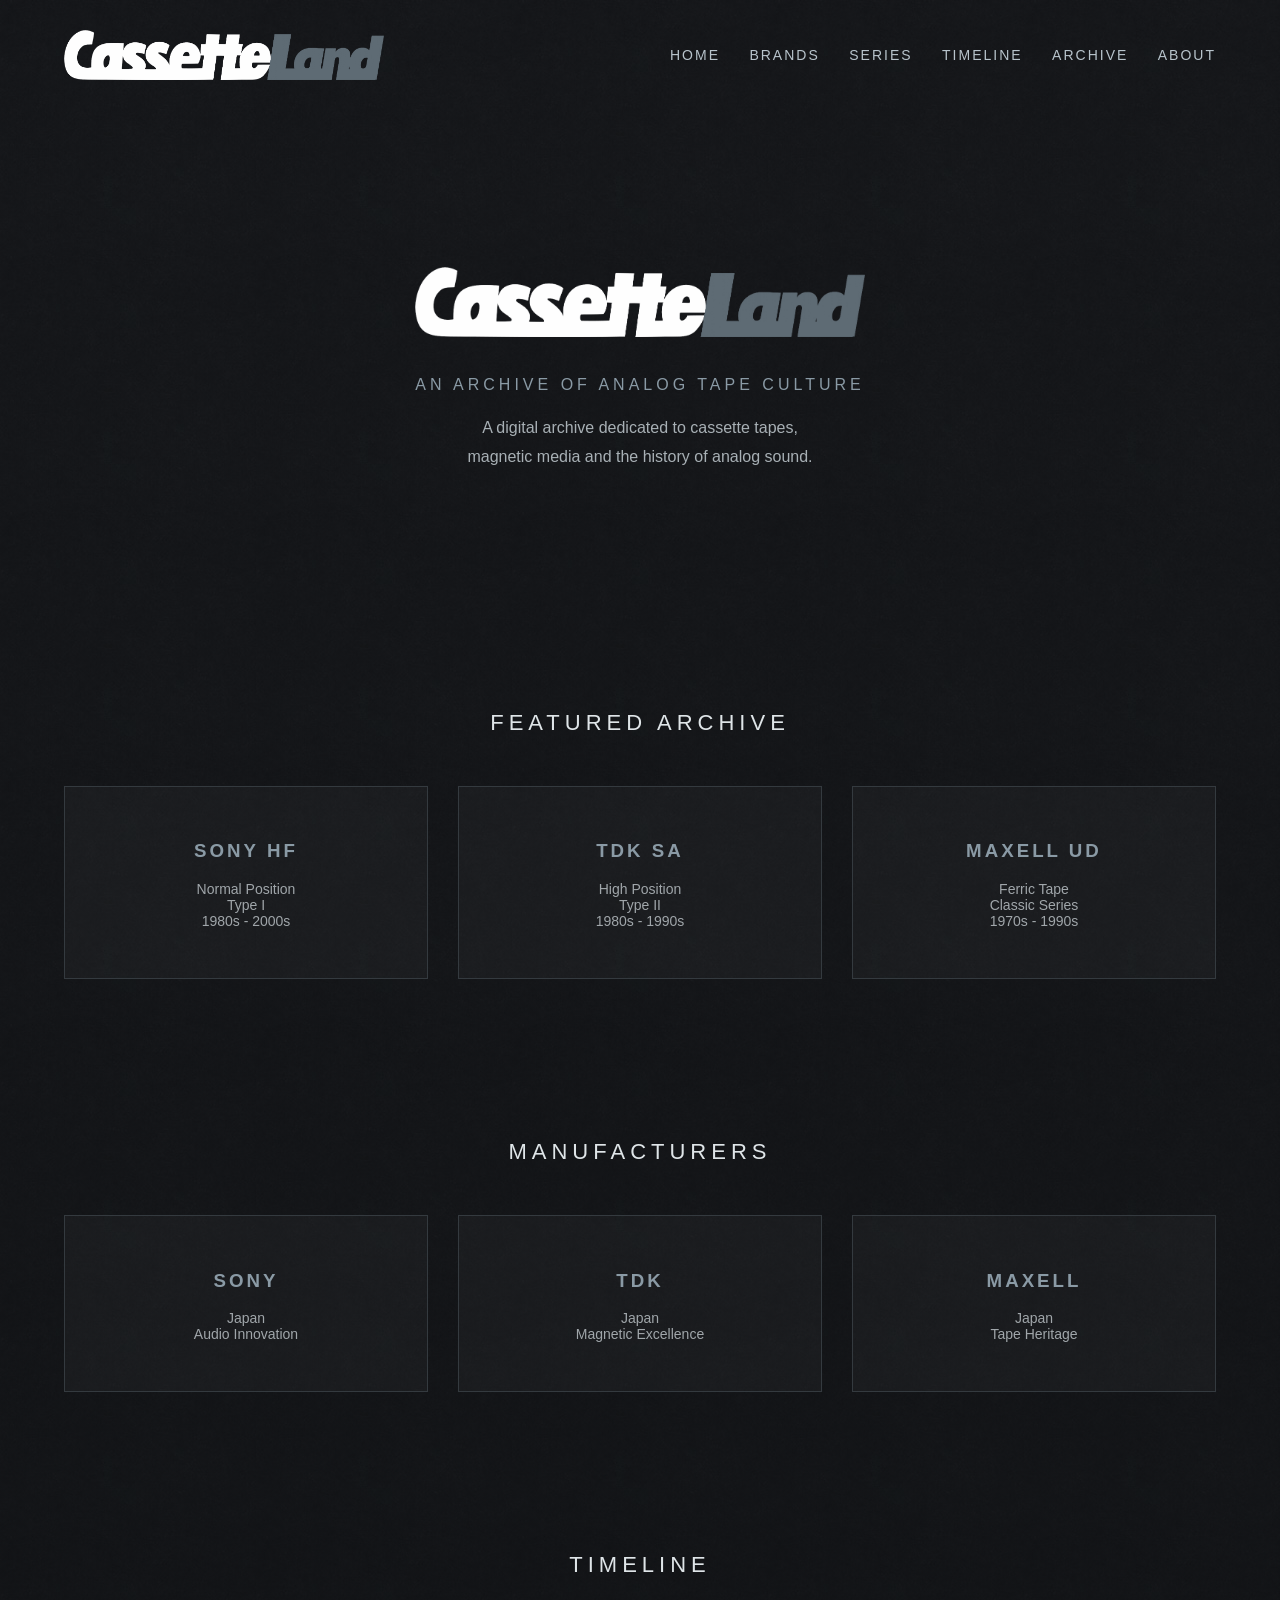
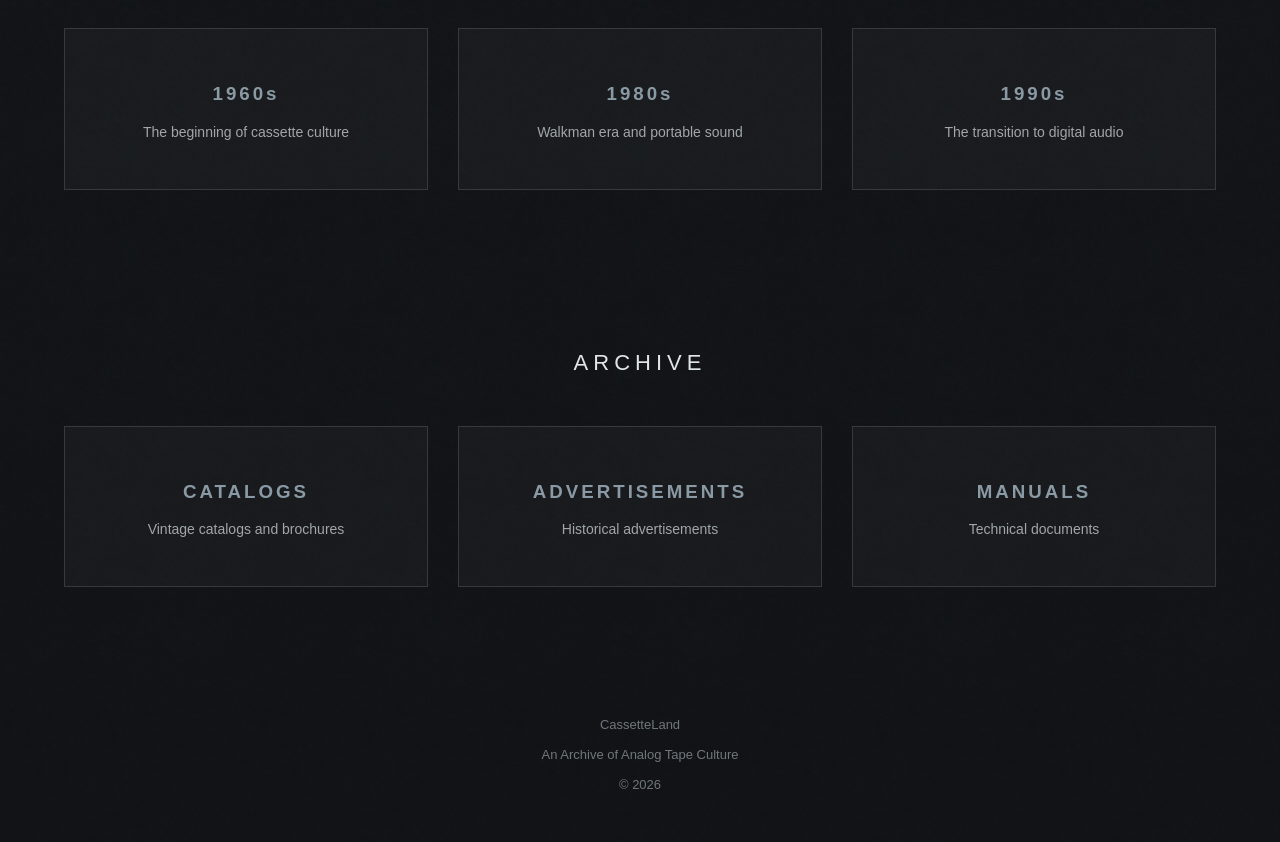
==== index.html @ e5ee5ed3 "Replace PNG logo with SVG logo in index.html" ====
<!DOCTYPE html>
<html lang="en">

<head>

<meta charset="UTF-8">
<meta name="viewport" content="width=device-width, initial-scale=1.0">

<title>CassetteLand</title>

<link rel="stylesheet" href="css/style.css">

</head>


<body>


<div class="container">


<header>

<img class="logo" src="images/CassetteLand_logo.svg" alt="CassetteLand">

<nav>

<a href="#">HOME</a>
<a href="#">BRANDS</a>
<a href="#">SERIES</a>
<a href="#">TIMELINE</a>
<a href="#">ARCHIVE</a>
<a href="#">ABOUT</a>

</nav>

</header>




<section class="hero">


<div>

<img class="hero-logo"
src="images/CassetteLand_logo.svg"
alt="CassetteLand">


<div class="subtitle">

AN ARCHIVE OF ANALOG TAPE CULTURE

</div>


<div class="description">

A digital archive dedicated to cassette tapes,
<br>
magnetic media and the history of analog sound.

</div>


</div>


</section>






<section class="section">


<div class="section-title">

FEATURED ARCHIVE

</div>



<div class="cards">


<div class="card">

<h3>SONY HF</h3>

<p>
Normal Position<br>
Type I<br>
1980s - 2000s
</p>

</div>



<div class="card">

<h3>TDK SA</h3>

<p>
High Position<br>
Type II<br>
1980s - 1990s
</p>

</div>



<div class="card">

<h3>MAXELL UD</h3>

<p>
Ferric Tape<br>
Classic Series<br>
1970s - 1990s
</p>

</div>


</div>


</section>







<section class="section">


<div class="section-title">

MANUFACTURERS

</div>


<div class="cards">


<div class="card">

<h3>SONY</h3>

<p>
Japan<br>
Audio Innovation
</p>

</div>



<div class="card">

<h3>TDK</h3>

<p>
Japan<br>
Magnetic Excellence
</p>

</div>



<div class="card">

<h3>MAXELL</h3>

<p>
Japan<br>
Tape Heritage
</p>

</div>


</div>


</section>








<section class="section">


<div class="section-title">

TIMELINE

</div>


<div class="cards">


<div class="card">

<h3>1960s</h3>

<p>
The beginning of cassette culture
</p>

</div>


<div class="card">

<h3>1980s</h3>

<p>
Walkman era and portable sound
</p>

</div>


<div class="card">

<h3>1990s</h3>

<p>
The transition to digital audio
</p>

</div>


</div>


</section>








<section class="section">


<div class="section-title">

ARCHIVE

</div>


<div class="cards">


<div class="card">

<h3>CATALOGS</h3>

<p>
Vintage catalogs and brochures
</p>

</div>



<div class="card">

<h3>ADVERTISEMENTS</h3>

<p>
Historical advertisements
</p>

</div>



<div class="card">

<h3>MANUALS</h3>

<p>
Technical documents
</p>

</div>


</div>


</section>







<footer>


CassetteLand

<br><br>

An Archive of Analog Tape Culture

<br><br>

© 2026


</footer>



</div>


</body>

</html>
---- css/style.css ----
/* CassetteLand Main Style */

* {
    box-sizing: border-box;
}

body {
    margin: 0;
    padding: 0;
    background:
        linear-gradient(
            rgba(10,12,14,0.45),
            rgba(10,12,14,0.65)
        ),
        url("../images/bg.jpg");

    background-repeat: repeat;
    background-size: auto;

    color: #e8e8e8;
    font-family:
        "Helvetica Neue",
        Arial,
        sans-serif;
}


.container {
    width: 90%;
    max-width: 1200px;
    margin: auto;
}


/* Header */

header {
    padding: 30px 0;
    display: flex;
    justify-content: space-between;
    align-items: center;
}


.logo {
    width: 320px;
}


nav a {
    color: #b8c4cc;
    text-decoration: none;
    margin-left: 25px;
    font-size: 14px;
    letter-spacing: 2px;
}


nav a:hover {
    color: #ffffff;
}



/* Hero */

.hero {

    min-height: 520px;

    display: flex;
    align-items: center;
    justify-content: center;

    text-align: center;

}


.hero-logo {

    width: 500px;
    max-width: 90%;

}


.subtitle {

    margin-top: 35px;

    color:#8a9aa5;

    letter-spacing:4px;

    font-size:16px;

}



.description {

    margin-top:20px;

    color:#a8b0b5;

    line-height:1.8;

}



/* Sections */

.section {

    padding:80px 0;

}


.section-title {

    text-align:center;

    font-size:22px;

    letter-spacing:5px;

    margin-bottom:50px;

    color:#dfe5e8;

}



/* Cards */

.cards {

    display:grid;

    grid-template-columns:
    repeat(3,1fr);

    gap:30px;

}



.card {

    border:1px solid #343a3f;

    background:
    rgba(255,255,255,0.03);

    padding:35px;

    text-align:center;

}



.card h3 {

    color:#8a9aa5;

    letter-spacing:3px;

}



.card p {

    color:#a0a6aa;

    font-size:14px;

}



/* Footer */

footer {

    padding:50px 0;

    text-align:center;

    color:#6f777d;

    font-size:13px;

}



@media(max-width:800px){

    header {

        flex-direction:column;

        gap:20px;

    }


    nav a {

        margin:0 8px;

    }


    .cards {

        grid-template-columns:1fr;

    }

}
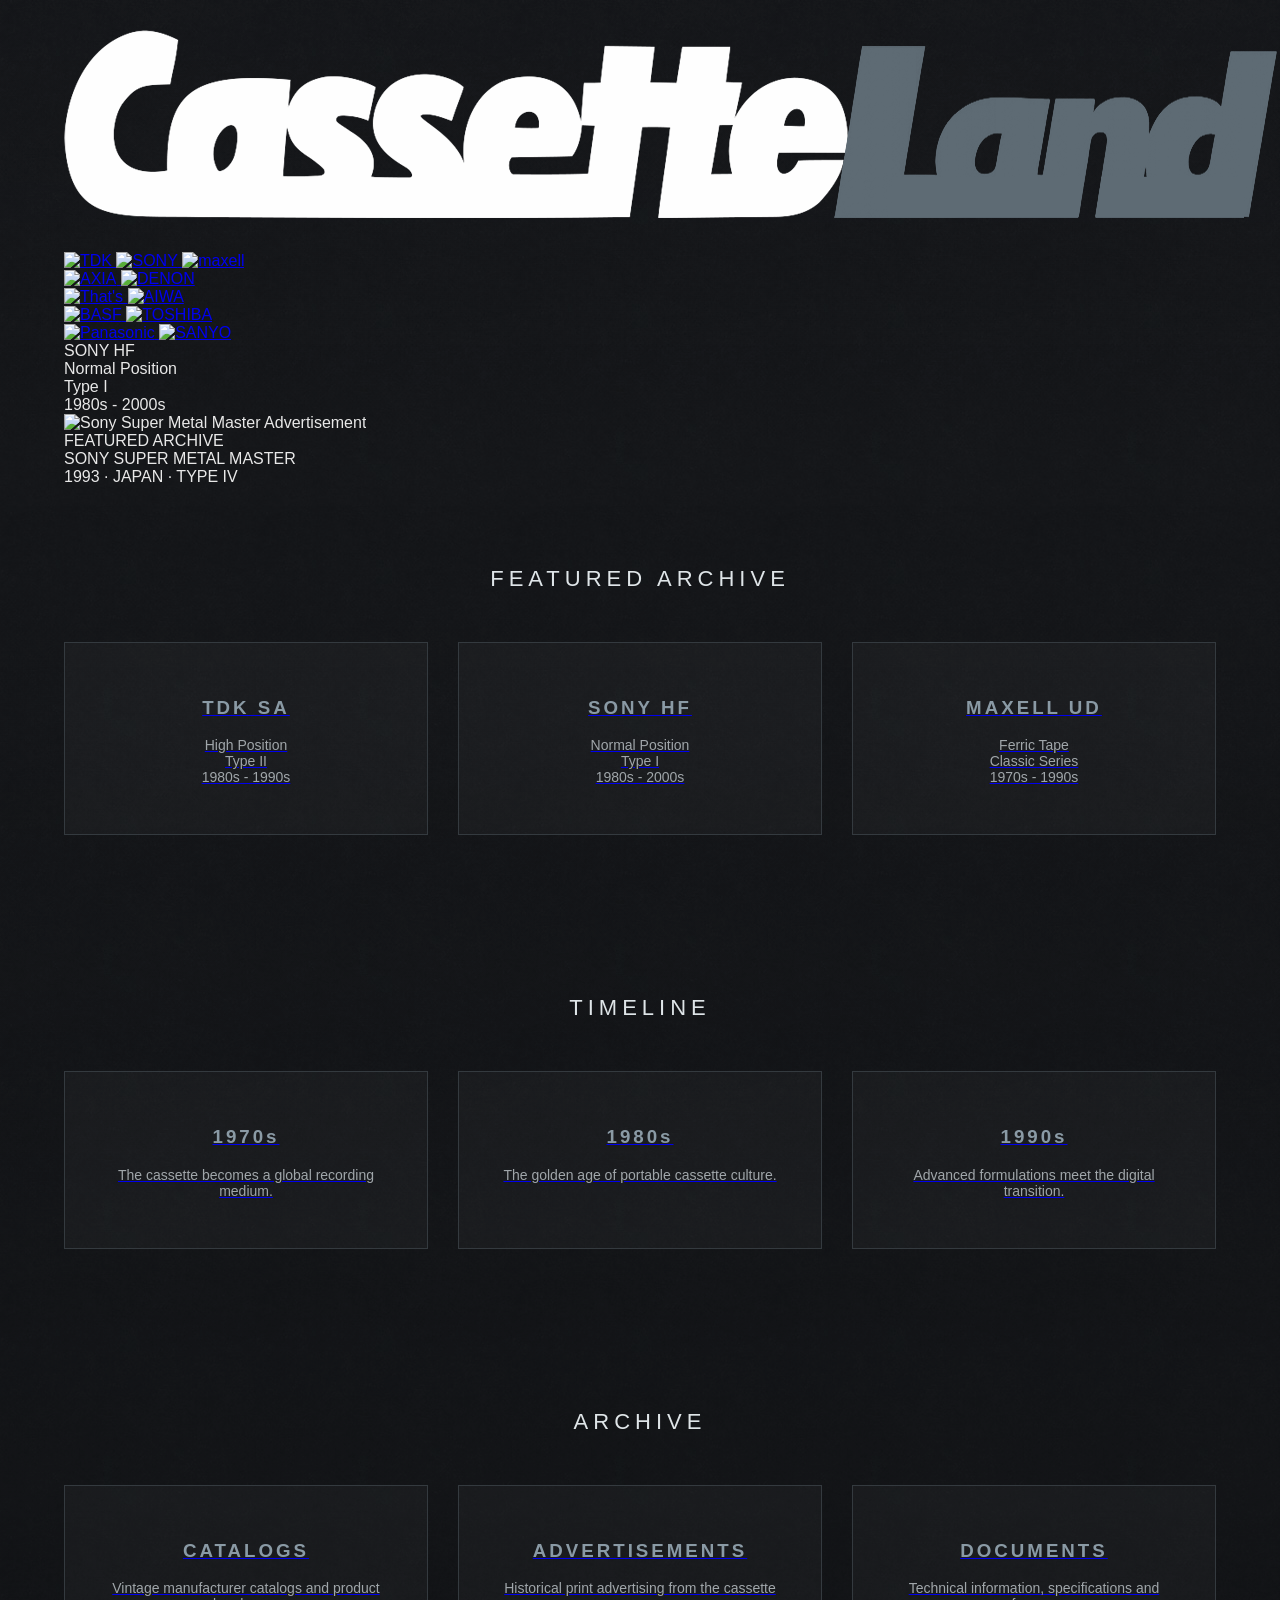
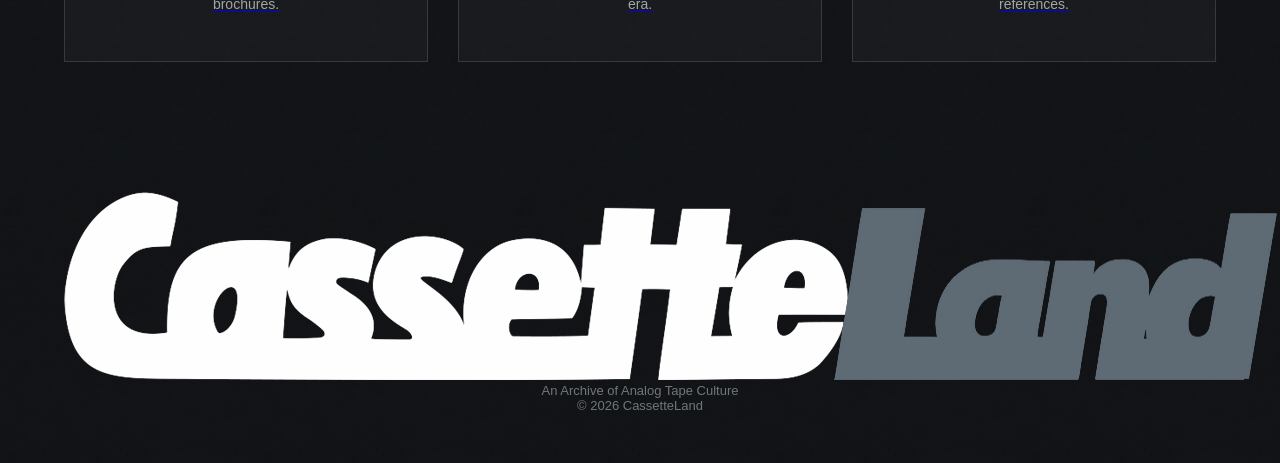
==== commit c3885d44: "Update CassetteLand homepage" ====
--- a/index.html
+++ b/index.html
@@ -2,346 +2,535 @@
 <html lang="en">
 
 <head>
-
-<meta charset="UTF-8">
-<meta name="viewport" content="width=device-width, initial-scale=1.0">
-
-<title>CassetteLand</title>
-
-<link rel="stylesheet" href="css/style.css">
-
+    <meta charset="UTF-8">
+    <meta name="viewport" content="width=device-width, initial-scale=1.0">
+
+    <title>CassetteLand</title>
+
+    <link rel="stylesheet" href="css/style.css">
 </head>
 
 
 <body>
 
-
 <div class="container">
 
 
-<header>
-
-<img class="logo" src="images/CassetteLand_logo.svg" alt="CassetteLand">
-
-<nav>
-
-<a href="#">HOME</a>
-<a href="#">BRANDS</a>
-<a href="#">SERIES</a>
-<a href="#">TIMELINE</a>
-<a href="#">ARCHIVE</a>
-<a href="#">ABOUT</a>
-
-</nav>
-
-</header>
-
-
-
-
-<section class="hero">
-
-
-<div>
-
-<img class="hero-logo"
-src="images/CassetteLand_logo.svg"
-alt="CassetteLand">
-
-
-<div class="subtitle">
-
-AN ARCHIVE OF ANALOG TAPE CULTURE
+    <!-- =========================
+         HEADER
+    ========================== -->
+
+    <header class="site-header">
+
+        <a href="index.html" class="site-logo-link">
+            <img
+                class="site-logo"
+                src="images/CassetteLand_logo.svg"
+                alt="CassetteLand"
+            >
+        </a>
+
+
+        <nav class="main-nav">
+
+            <a href="index.html" class="active">
+                HOME
+            </a>
+
+            <a href="#">
+                BRANDS
+            </a>
+
+            <a href="#">
+                SERIES
+            </a>
+
+            <a href="#">
+                TIMELINE
+            </a>
+
+            <a href="#">
+                ARCHIVE
+            </a>
+
+            <a href="#">
+                ABOUT
+            </a>
+
+        </nav>
+
+    </header>
+
+
+
+    <!-- =========================
+         MAIN FEATURE AREA
+    ========================== -->
+
+    <main>
+
+
+        <section class="home-feature-grid">
+
+
+            <!-- =========================
+                 LEFT COLUMN
+            ========================== -->
+
+            <div class="left-column">
+
+
+                <!-- BRAND WALL -->
+
+                <section class="brand-wall">
+
+
+                    <!-- TDK -->
+
+                    <a href="#" class="brand-item brand-full">
+                        <img
+                            src="images/brands/TDK_logo.svg"
+                            alt="TDK"
+                        >
+                    </a>
+
+
+                    <!-- SONY -->
+
+                    <a href="#" class="brand-item brand-full">
+                        <img
+                            src="images/brands/SONY_logo.svg"
+                            alt="SONY"
+                        >
+                    </a>
+
+
+                    <!-- MAXELL -->
+
+                    <a href="#" class="brand-item brand-full">
+                        <img
+                            src="images/brands/maxell_logo.svg"
+                            alt="maxell"
+                        >
+                    </a>
+
+
+
+                    <!-- AXIA + DENON -->
+
+                    <div class="brand-row brand-row-two">
+
+                        <a href="#" class="brand-item">
+                            <img
+                                src="images/brands/AXIA_logo.svg"
+                                alt="AXIA"
+                            >
+                        </a>
+
+                        <a href="#" class="brand-item">
+                            <img
+                                src="images/brands/DENON_logo.svg"
+                                alt="DENON"
+                            >
+                        </a>
+
+                    </div>
+
+
+
+                    <!-- THAT'S + AIWA -->
+
+                    <div class="brand-row brand-row-two">
+
+                        <a href="#" class="brand-item">
+                            <img
+                                src="images/brands/Thats_logo.svg"
+                                alt="That's"
+                            >
+                        </a>
+
+                        <a href="#" class="brand-item">
+                            <img
+                                src="images/brands/AIWA_logo.svg"
+                                alt="AIWA"
+                            >
+                        </a>
+
+                    </div>
+
+
+
+                    <!-- BASF -->
+
+                    <a href="#" class="brand-item brand-full">
+                        <img
+                            src="images/brands/BASF_logo.svg"
+                            alt="BASF"
+                        >
+                    </a>
+
+
+
+                    <!-- TOSHIBA -->
+
+                    <a href="#" class="brand-item brand-full">
+                        <img
+                            src="images/brands/TOSHIBA_logo.svg"
+                            alt="TOSHIBA"
+                        >
+                    </a>
+
+
+
+                    <!-- PANASONIC + SANYO -->
+
+                    <div class="brand-row brand-row-two">
+
+                        <a href="#" class="brand-item">
+                            <img
+                                src="images/brands/Panasonic_logo.svg"
+                                alt="Panasonic"
+                            >
+                        </a>
+
+                        <a href="#" class="brand-item">
+                            <img
+                                src="images/brands/SANYO_logo.svg"
+                                alt="SANYO"
+                            >
+                        </a>
+
+                    </div>
+
+
+                </section>
+
+
+
+                <!-- LEFT CARD / FEATURED SERIES -->
+
+                <section class="archive-card">
+
+                    <div class="archive-card-title">
+                        SONY HF
+                    </div>
+
+                    <div class="archive-card-text">
+
+                        Normal Position
+                        <br>
+
+                        Type I
+                        <br>
+
+                        1980s - 2000s
+
+                    </div>
+
+                </section>
+
+
+            </div>
+
+
+
+            <!-- =========================
+                 RIGHT COLUMN
+            ========================== -->
+
+            <div class="right-column">
+
+
+                <!-- FEATURED ADVERTISEMENT -->
+
+                <section class="featured-ad">
+
+                    <div class="featured-ad-image">
+
+                        <img
+                            src="images/ads/SONY_ad_01.jpg"
+                            alt="Sony Super Metal Master Advertisement"
+                        >
+
+                    </div>
+
+
+                    <div class="featured-ad-info">
+
+                        <div class="featured-label">
+                            FEATURED ARCHIVE
+                        </div>
+
+
+                        <div class="featured-title">
+                            SONY SUPER METAL MASTER
+                        </div>
+
+
+                        <div class="featured-meta">
+                            1993 · JAPAN · TYPE IV
+                        </div>
+
+                    </div>
+
+                </section>
+
+
+            </div>
+
+
+        </section>
+
+
+
+        <!-- =========================
+             FEATURED ARCHIVE
+        ========================== -->
+
+        <section class="section">
+
+
+            <div class="section-title">
+                FEATURED ARCHIVE
+            </div>
+
+
+            <div class="cards">
+
+
+                <a href="#" class="card">
+
+                    <h3>
+                        TDK SA
+                    </h3>
+
+                    <p>
+                        High Position
+                        <br>
+
+                        Type II
+                        <br>
+
+                        1980s - 1990s
+                    </p>
+
+                </a>
+
+
+
+                <a href="#" class="card">
+
+                    <h3>
+                        SONY HF
+                    </h3>
+
+                    <p>
+                        Normal Position
+                        <br>
+
+                        Type I
+                        <br>
+
+                        1980s - 2000s
+                    </p>
+
+                </a>
+
+
+
+                <a href="#" class="card">
+
+                    <h3>
+                        MAXELL UD
+                    </h3>
+
+                    <p>
+                        Ferric Tape
+                        <br>
+
+                        Classic Series
+                        <br>
+
+                        1970s - 1990s
+                    </p>
+
+                </a>
+
+
+            </div>
+
+
+        </section>
+
+
+
+        <!-- =========================
+             TIMELINE
+        ========================== -->
+
+        <section class="section">
+
+
+            <div class="section-title">
+                TIMELINE
+            </div>
+
+
+            <div class="cards">
+
+
+                <a href="#" class="card">
+
+                    <h3>
+                        1970s
+                    </h3>
+
+                    <p>
+                        The cassette becomes
+                        a global recording medium.
+                    </p>
+
+                </a>
+
+
+
+                <a href="#" class="card">
+
+                    <h3>
+                        1980s
+                    </h3>
+
+                    <p>
+                        The golden age of
+                        portable cassette culture.
+                    </p>
+
+                </a>
+
+
+
+                <a href="#" class="card">
+
+                    <h3>
+                        1990s
+                    </h3>
+
+                    <p>
+                        Advanced formulations
+                        meet the digital transition.
+                    </p>
+
+                </a>
+
+
+            </div>
+
+
+        </section>
+
+
+
+        <!-- =========================
+             DOCUMENT ARCHIVE
+        ========================== -->
+
+        <section class="section">
+
+
+            <div class="section-title">
+                ARCHIVE
+            </div>
+
+
+            <div class="cards">
+
+
+                <a href="#" class="card">
+
+                    <h3>
+                        CATALOGS
+                    </h3>
+
+                    <p>
+                        Vintage manufacturer catalogs
+                        and product brochures.
+                    </p>
+
+                </a>
+
+
+
+                <a href="#" class="card">
+
+                    <h3>
+                        ADVERTISEMENTS
+                    </h3>
+
+                    <p>
+                        Historical print advertising
+                        from the cassette era.
+                    </p>
+
+                </a>
+
+
+
+                <a href="#" class="card">
+
+                    <h3>
+                        DOCUMENTS
+                    </h3>
+
+                    <p>
+                        Technical information,
+                        specifications and references.
+                    </p>
+
+                </a>
+
+
+            </div>
+
+
+        </section>
+
+
+    </main>
+
+
+
+    <!-- =========================
+         FOOTER
+    ========================== -->
+
+    <footer class="site-footer">
+
+        <img
+            class="footer-logo"
+            src="images/CassetteLand_logo.svg"
+            alt="CassetteLand"
+        >
+
+
+        <div class="footer-tagline">
+
+            An Archive of Analog Tape Culture
+
+        </div>
+
+
+        <div class="footer-copy">
+
+            © 2026 CassetteLand
+
+        </div>
+
+    </footer>
+
 
 </div>
 
 
-<div class="description">
-
-A digital archive dedicated to cassette tapes,
-<br>
-magnetic media and the history of analog sound.
-
-</div>
-
-
-</div>
-
-
-</section>
-
-
-
-
-
-
-<section class="section">
-
-
-<div class="section-title">
-
-FEATURED ARCHIVE
-
-</div>
-
-
-
-<div class="cards">
-
-
-<div class="card">
-
-<h3>SONY HF</h3>
-
-<p>
-Normal Position<br>
-Type I<br>
-1980s - 2000s
-</p>
-
-</div>
-
-
-
-<div class="card">
-
-<h3>TDK SA</h3>
-
-<p>
-High Position<br>
-Type II<br>
-1980s - 1990s
-</p>
-
-</div>
-
-
-
-<div class="card">
-
-<h3>MAXELL UD</h3>
-
-<p>
-Ferric Tape<br>
-Classic Series<br>
-1970s - 1990s
-</p>
-
-</div>
-
-
-</div>
-
-
-</section>
-
-
-
-
-
-
-
-<section class="section">
-
-
-<div class="section-title">
-
-MANUFACTURERS
-
-</div>
-
-
-<div class="cards">
-
-
-<div class="card">
-
-<h3>SONY</h3>
-
-<p>
-Japan<br>
-Audio Innovation
-</p>
-
-</div>
-
-
-
-<div class="card">
-
-<h3>TDK</h3>
-
-<p>
-Japan<br>
-Magnetic Excellence
-</p>
-
-</div>
-
-
-
-<div class="card">
-
-<h3>MAXELL</h3>
-
-<p>
-Japan<br>
-Tape Heritage
-</p>
-
-</div>
-
-
-</div>
-
-
-</section>
-
-
-
-
-
-
-
-
-<section class="section">
-
-
-<div class="section-title">
-
-TIMELINE
-
-</div>
-
-
-<div class="cards">
-
-
-<div class="card">
-
-<h3>1960s</h3>
-
-<p>
-The beginning of cassette culture
-</p>
-
-</div>
-
-
-<div class="card">
-
-<h3>1980s</h3>
-
-<p>
-Walkman era and portable sound
-</p>
-
-</div>
-
-
-<div class="card">
-
-<h3>1990s</h3>
-
-<p>
-The transition to digital audio
-</p>
-
-</div>
-
-
-</div>
-
-
-</section>
-
-
-
-
-
-
-
-
-<section class="section">
-
-
-<div class="section-title">
-
-ARCHIVE
-
-</div>
-
-
-<div class="cards">
-
-
-<div class="card">
-
-<h3>CATALOGS</h3>
-
-<p>
-Vintage catalogs and brochures
-</p>
-
-</div>
-
-
-
-<div class="card">
-
-<h3>ADVERTISEMENTS</h3>
-
-<p>
-Historical advertisements
-</p>
-
-</div>
-
-
-
-<div class="card">
-
-<h3>MANUALS</h3>
-
-<p>
-Technical documents
-</p>
-
-</div>
-
-
-</div>
-
-
-</section>
-
-
-
-
-
-
-
-<footer>
-
-
-CassetteLand
-
-<br><br>
-
-An Archive of Analog Tape Culture
-
-<br><br>
-
-© 2026
-
-
-</footer>
-
-
-
-</div>
-
-
 </body>
 
-</html>
+</html>
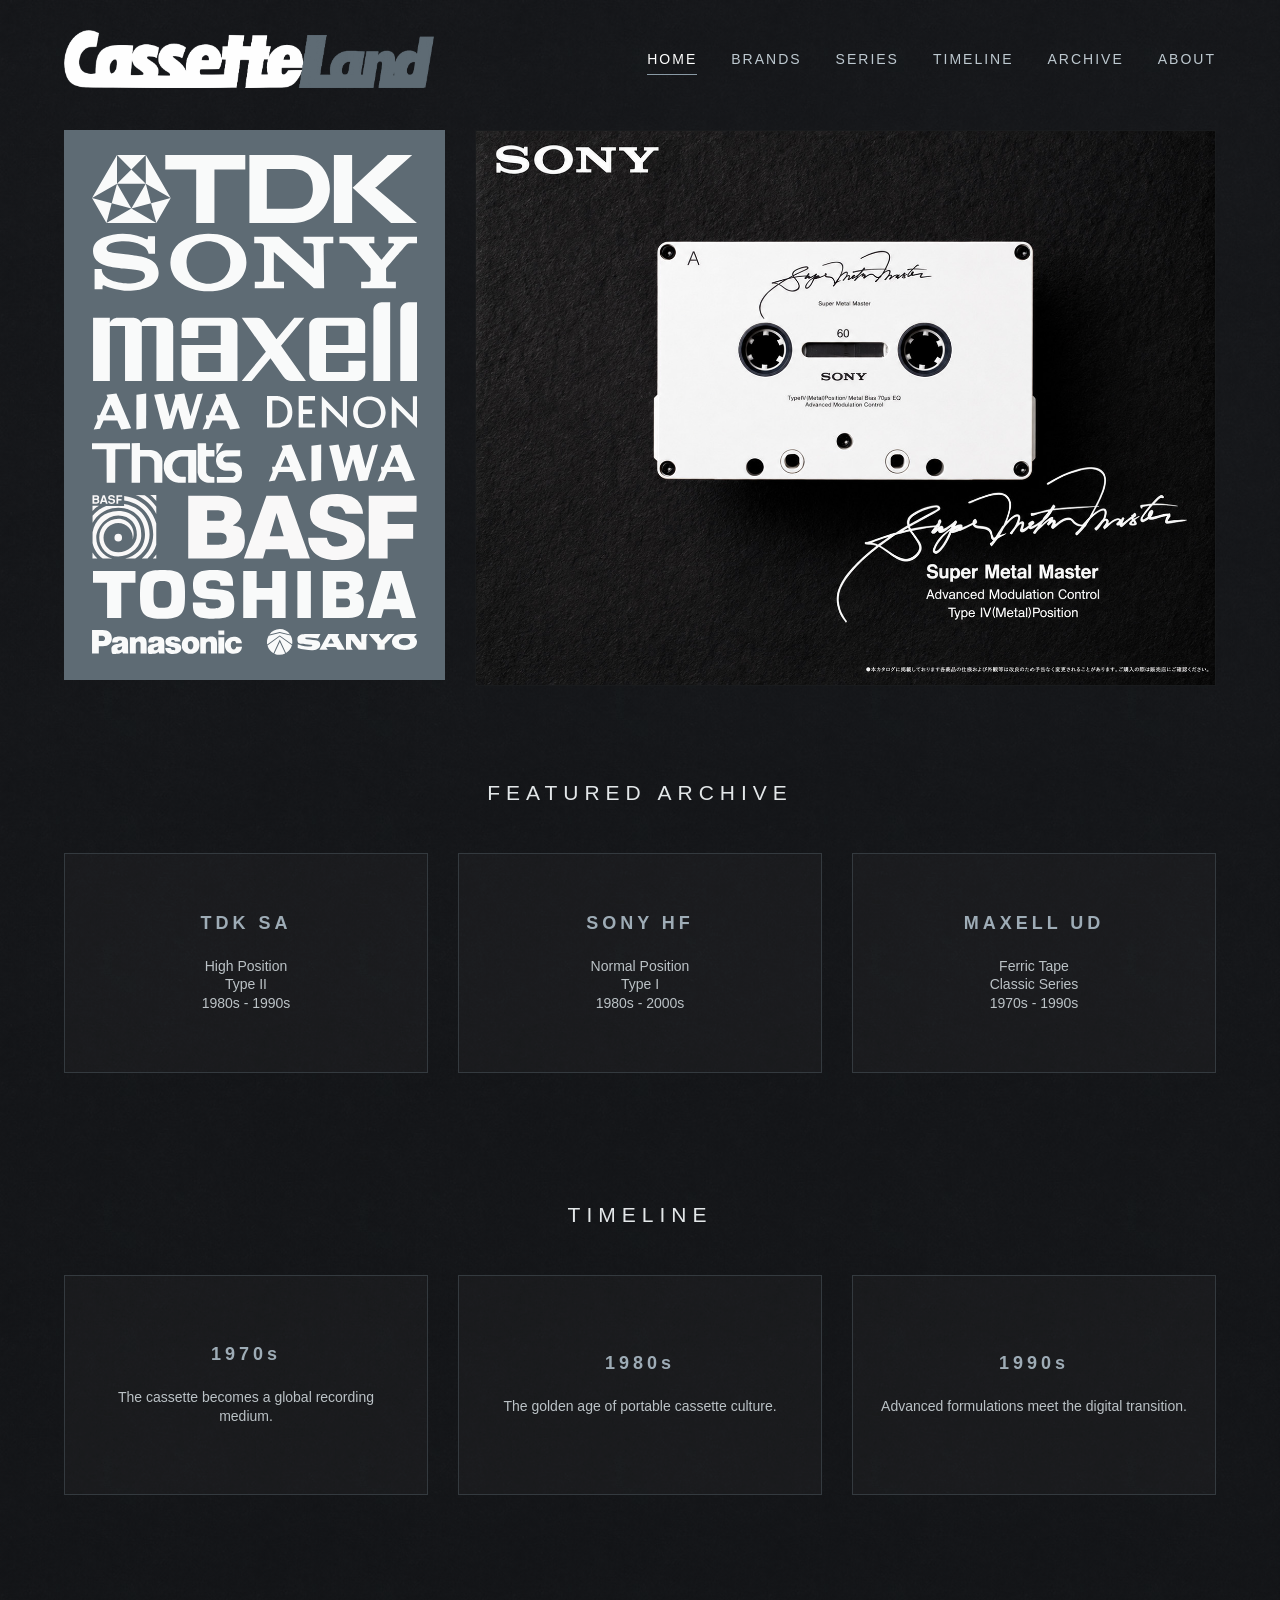
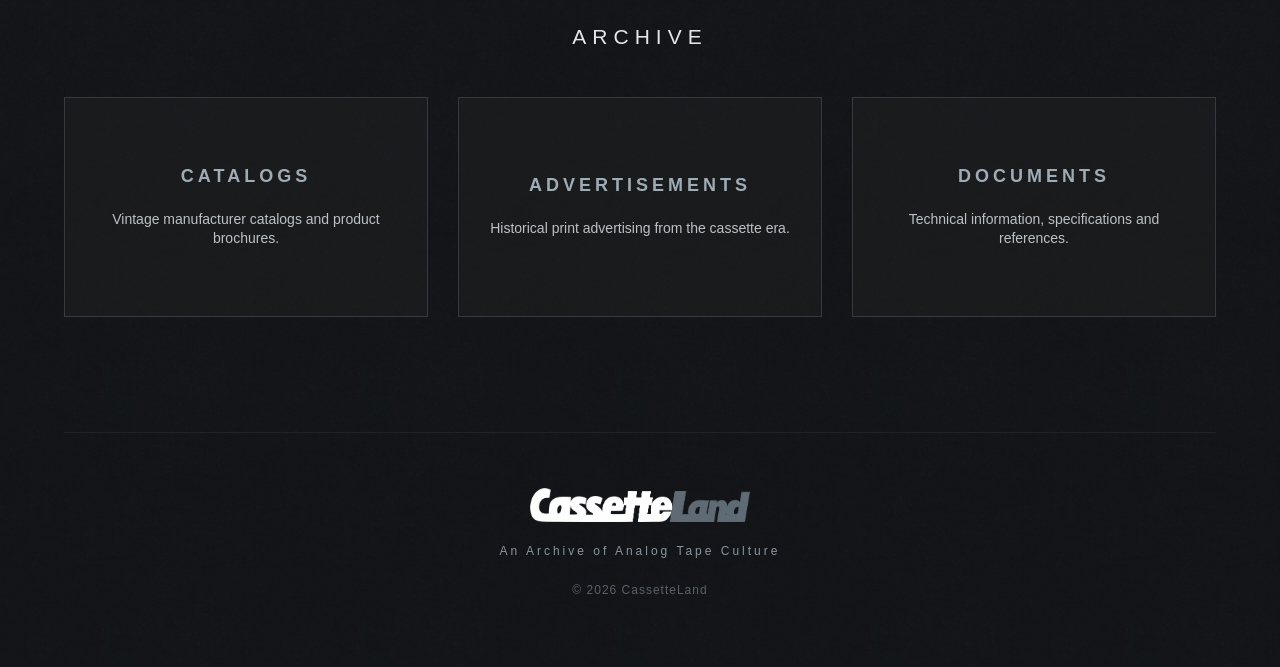
==== commit 732928bc: "Update index.html" ====
--- a/index.html
+++ b/index.html
@@ -16,9 +16,9 @@
 <div class="container">
 
 
-    <!-- =========================
+    <!-- =====================================================
          HEADER
-    ========================== -->
+    ====================================================== -->
 
     <header class="site-header">
 
@@ -63,19 +63,25 @@
 
 
 
-    <!-- =========================
-         MAIN FEATURE AREA
-    ========================== -->
+    <!-- =====================================================
+         MAIN
+    ====================================================== -->
 
     <main>
 
 
+        <!-- =================================================
+             TOP FEATURE AREA
+             LEFT: BRAND WALL
+             RIGHT: FEATURED ADVERTISEMENT
+        ================================================== -->
+
         <section class="home-feature-grid">
 
 
-            <!-- =========================
+            <!-- =================================================
                  LEFT COLUMN
-            ========================== -->
+            ================================================== -->
 
             <div class="left-column">
 
@@ -205,18 +211,94 @@
 
                 </section>
 
-
-
-                <!-- LEFT CARD / FEATURED SERIES -->
-
-                <section class="archive-card">
-
-                    <div class="archive-card-title">
+            </div>
+
+
+
+            <!-- =================================================
+                 RIGHT COLUMN
+            ================================================== -->
+
+            <div class="right-column">
+
+
+                <!-- FEATURED ADVERTISEMENT -->
+
+                <section class="featured-ad">
+
+                    <a
+                        href="#"
+                        class="featured-ad-link"
+                        title="Sony Super Metal Master"
+                    >
+
+                        <div class="featured-ad-image">
+
+                            <img
+                                src="images/ads/SONY_ad_01.jpg"
+                                alt="Sony Super Metal Master Advertisement"
+                            >
+
+                        </div>
+
+                    </a>
+
+                </section>
+
+
+            </div>
+
+
+        </section>
+
+
+
+        <!-- =================================================
+             FEATURED ARCHIVE
+        ================================================== -->
+
+        <section class="section">
+
+
+            <div class="section-title">
+                FEATURED ARCHIVE
+            </div>
+
+
+            <div class="cards">
+
+
+                <!-- TDK SA -->
+
+                <a href="#" class="card">
+
+                    <h3>
+                        TDK SA
+                    </h3>
+
+                    <p>
+                        High Position
+                        <br>
+
+                        Type II
+                        <br>
+
+                        1980s - 1990s
+                    </p>
+
+                </a>
+
+
+
+                <!-- SONY HF -->
+
+                <a href="#" class="card">
+
+                    <h3>
                         SONY HF
-                    </div>
-
-                    <div class="archive-card-text">
-
+                    </h3>
+
+                    <p>
                         Normal Position
                         <br>
 
@@ -224,119 +306,13 @@
                         <br>
 
                         1980s - 2000s
-
-                    </div>
-
-                </section>
-
-
-            </div>
-
-
-
-            <!-- =========================
-                 RIGHT COLUMN
-            ========================== -->
-
-            <div class="right-column">
-
-
-                <!-- FEATURED ADVERTISEMENT -->
-
-                <section class="featured-ad">
-
-                    <div class="featured-ad-image">
-
-                        <img
-                            src="images/ads/SONY_ad_01.jpg"
-                            alt="Sony Super Metal Master Advertisement"
-                        >
-
-                    </div>
-
-
-                    <div class="featured-ad-info">
-
-                        <div class="featured-label">
-                            FEATURED ARCHIVE
-                        </div>
-
-
-                        <div class="featured-title">
-                            SONY SUPER METAL MASTER
-                        </div>
-
-
-                        <div class="featured-meta">
-                            1993 · JAPAN · TYPE IV
-                        </div>
-
-                    </div>
-
-                </section>
-
-
-            </div>
-
-
-        </section>
-
-
-
-        <!-- =========================
-             FEATURED ARCHIVE
-        ========================== -->
-
-        <section class="section">
-
-
-            <div class="section-title">
-                FEATURED ARCHIVE
-            </div>
-
-
-            <div class="cards">
-
-
-                <a href="#" class="card">
-
-                    <h3>
-                        TDK SA
-                    </h3>
-
-                    <p>
-                        High Position
-                        <br>
-
-                        Type II
-                        <br>
-
-                        1980s - 1990s
-                    </p>
-
-                </a>
-
-
-
-                <a href="#" class="card">
-
-                    <h3>
-                        SONY HF
-                    </h3>
-
-                    <p>
-                        Normal Position
-                        <br>
-
-                        Type I
-                        <br>
-
-                        1980s - 2000s
-                    </p>
-
-                </a>
-
-
+                    </p>
+
+                </a>
+
+
+
+                <!-- MAXELL UD -->
 
                 <a href="#" class="card">
 
@@ -364,9 +340,9 @@
 
 
 
-        <!-- =========================
+        <!-- =================================================
              TIMELINE
-        ========================== -->
+        ================================================== -->
 
         <section class="section">
 
@@ -430,9 +406,9 @@
 
 
 
-        <!-- =========================
-             DOCUMENT ARCHIVE
-        ========================== -->
+        <!-- =================================================
+             ARCHIVE
+        ================================================== -->
 
         <section class="section">
 
@@ -445,6 +421,8 @@
             <div class="cards">
 
 
+                <!-- CATALOGS -->
+
                 <a href="#" class="card">
 
                     <h3>
@@ -460,6 +438,8 @@
 
 
 
+                <!-- ADVERTISEMENTS -->
+
                 <a href="#" class="card">
 
                     <h3>
@@ -475,6 +455,8 @@
 
 
 
+                <!-- DOCUMENTS -->
+
                 <a href="#" class="card">
 
                     <h3>
@@ -499,11 +481,12 @@
 
 
 
-    <!-- =========================
+    <!-- =====================================================
          FOOTER
-    ========================== -->
+    ====================================================== -->
 
     <footer class="site-footer">
+
 
         <img
             class="footer-logo"
@@ -513,18 +496,15 @@
 
 
         <div class="footer-tagline">
-
             An Archive of Analog Tape Culture
-
         </div>
 
 
         <div class="footer-copy">
-
             © 2026 CassetteLand
-
         </div>
 
+
     </footer>
 
 
--- a/css/style.css
+++ b/css/style.css
@@ -1,229 +1,835 @@
-/* CassetteLand Main Style */
+/* =========================================================
+   CassetteLand
+   Main Stylesheet
+   ========================================================= */
+
+
+/* ---------- BASE ---------- */
 
 * {
     box-sizing: border-box;
+}
+
+html {
+    scroll-behavior: smooth;
 }
 
 body {
     margin: 0;
     padding: 0;
+
     background:
         linear-gradient(
-            rgba(10,12,14,0.45),
-            rgba(10,12,14,0.65)
+            rgba(10, 12, 14, 0.42),
+            rgba(10, 12, 14, 0.58)
         ),
         url("../images/bg.jpg");
 
     background-repeat: repeat;
-    background-size: auto;
+    background-position: top left;
 
     color: #e8e8e8;
+
     font-family:
         "Helvetica Neue",
         Arial,
         sans-serif;
-}
-
+
+    min-height: 100vh;
+}
+
+
+a {
+    color: inherit;
+    text-decoration: none;
+}
+
+
+img {
+    display: block;
+    max-width: 100%;
+}
+
+
+
+/* =========================================================
+   MAIN CONTAINER
+   ========================================================= */
 
 .container {
     width: 90%;
-    max-width: 1200px;
-    margin: auto;
-}
-
-
-/* Header */
-
-header {
-    padding: 30px 0;
+    max-width: 1380px;
+    margin: 0 auto;
+}
+
+
+
+/* =========================================================
+   HEADER
+   ========================================================= */
+
+.site-header {
+    min-height: 120px;
+
     display: flex;
+    align-items: center;
     justify-content: space-between;
+
+    padding: 24px 0 26px;
+}
+
+
+.site-logo-link {
+    display: block;
+}
+
+
+.site-logo {
+    width: 370px;
+    max-width: 36vw;
+    height: auto;
+}
+
+
+.main-nav {
+    display: flex;
     align-items: center;
-}
-
-
-.logo {
-    width: 320px;
-}
-
-
-nav a {
-    color: #b8c4cc;
-    text-decoration: none;
-    margin-left: 25px;
+    gap: 34px;
+}
+
+
+.main-nav a {
+    position: relative;
+
+    color: #bec9d0;
+
     font-size: 14px;
+    font-weight: 500;
+
     letter-spacing: 2px;
-}
-
-
-nav a:hover {
+
+    padding: 10px 0;
+
+    transition:
+        color 0.2s ease,
+        opacity 0.2s ease;
+}
+
+
+.main-nav a:hover,
+.main-nav a.active {
     color: #ffffff;
 }
 
 
-
-/* Hero */
-
-.hero {
-
-    min-height: 520px;
+.main-nav a::after {
+    content: "";
+
+    position: absolute;
+
+    left: 0;
+    bottom: 2px;
+
+    width: 0;
+    height: 1px;
+
+    background: #8a9aa5;
+
+    transition: width 0.22s ease;
+}
+
+
+.main-nav a:hover::after,
+.main-nav a.active::after {
+    width: 100%;
+}
+
+
+
+/* =========================================================
+   HOME MAIN FEATURE GRID
+   左：品牌墙
+   右：广告
+   ========================================================= */
+
+.home-feature-grid {
+    display: grid;
+
+    /*
+       左栏约 34%
+       右栏约 66%
+    */
+    grid-template-columns:
+        minmax(300px, 0.34fr)
+        minmax(0, 0.66fr);
+
+    gap: 30px;
+
+    align-items: start;
+
+    margin-top: 10px;
+}
+
+
+
+/* =========================================================
+   LEFT COLUMN
+   ========================================================= */
+
+.left-column {
+    width: 100%;
+
+    display: flex;
+    flex-direction: column;
+
+    gap: 46px;
+}
+
+
+
+/* =========================================================
+   BRAND WALL
+   ========================================================= */
+
+.brand-wall {
+    width: 100%;
+
+    padding: 20px 20px;
+
+    background: #5e6b74;
+
+    /*
+       与下面 archive-card 保持完全相同宽度
+    */
+    overflow: hidden;
+}
+
+
+
+/* 单个品牌 Logo */
+
+.brand-item {
+    width: 100%;
 
     display: flex;
     align-items: center;
     justify-content: center;
 
+    padding: 5px 8px;
+
+    border-radius: 3px;
+
+    cursor: pointer;
+
+    transition:
+        background-color 0.2s ease,
+        transform 0.2s ease;
+}
+
+
+.brand-item img {
+    width: 100%;
+    height: auto;
+
+    object-fit: contain;
+
+    opacity: 0.97;
+
+    /*
+       品牌 Logo 已经全部改成白色，
+       所以这里不再强制 filter。
+    */
+
+    transition:
+        opacity 0.2s ease,
+        transform 0.2s ease,
+        filter 0.2s ease;
+}
+
+
+
+/* Hover */
+
+.brand-item:hover {
+    background:
+        rgba(255, 255, 255, 0.08);
+}
+
+
+.brand-item:hover img {
+    opacity: 1;
+
+    transform: scale(1.035);
+
+    /*
+       白色 Logo hover 时轻微偏冷灰蓝
+       如果觉得变化不明显，可以后面再调整。
+    */
+    filter:
+        brightness(0)
+        saturate(100%)
+        invert(69%)
+        sepia(8%)
+        saturate(503%)
+        hue-rotate(162deg)
+        brightness(88%)
+        contrast(86%);
+}
+
+
+
+/* 单行单品牌 */
+
+.brand-full {
+    width: 100%;
+}
+
+
+
+/* 一行两个品牌 */
+
+.brand-row {
+    width: 100%;
+}
+
+
+.brand-row-two {
+    display: grid;
+
+    grid-template-columns:
+        minmax(0, 1fr)
+        minmax(0, 1fr);
+
+    gap: 8px;
+
+    align-items: center;
+}
+
+
+
+/* =========================================================
+   BRAND LOGO 尺寸微调
+   每个 Logo 原始比例不同，所以允许单独控制
+   ========================================================= */
+
+/* TDK */
+
+.brand-wall a[href="#"]:has(
+    img[alt="TDK"]
+) img {
+    max-height: 105px;
+}
+
+
+/* SONY */
+
+.brand-wall img[alt="SONY"] {
+    max-height: 90px;
+}
+
+
+/* maxell */
+
+.brand-wall img[alt="maxell"] {
+    max-height: 105px;
+}
+
+
+/* AXIA */
+
+.brand-wall img[alt="AXIA"] {
+    max-height: 64px;
+}
+
+
+/* DENON */
+
+.brand-wall img[alt="DENON"] {
+    max-height: 64px;
+}
+
+
+/* That's */
+
+.brand-wall img[alt="That's"] {
+    max-height: 62px;
+}
+
+
+/* AIWA */
+
+.brand-wall img[alt="AIWA"] {
+    max-height: 62px;
+}
+
+
+/* BASF */
+
+.brand-wall img[alt="BASF"] {
+    max-height: 90px;
+}
+
+
+/* TOSHIBA */
+
+.brand-wall img[alt="TOSHIBA"] {
+    max-height: 82px;
+}
+
+
+/* Panasonic */
+
+.brand-wall img[alt="Panasonic"] {
+    max-height: 52px;
+}
+
+
+/* SANYO */
+
+.brand-wall img[alt="SANYO"] {
+    max-height: 52px;
+}
+
+
+
+/* =========================================================
+   LEFT ARCHIVE CARD
+   与品牌墙完全同宽
+   ========================================================= */
+
+.archive-card {
+    width: 100%;
+
+    min-height: 230px;
+
+    display: flex;
+    flex-direction: column;
+
+    align-items: center;
+    justify-content: center;
+
     text-align: center;
 
-}
-
-
-.hero-logo {
-
-    width: 500px;
-    max-width: 90%;
-
-}
-
-
-.subtitle {
-
-    margin-top: 35px;
-
-    color:#8a9aa5;
-
-    letter-spacing:4px;
-
-    font-size:16px;
-
-}
-
-
-
-.description {
-
-    margin-top:20px;
-
-    color:#a8b0b5;
-
-    line-height:1.8;
-
-}
-
-
-
-/* Sections */
+    border: 1px solid #343a3f;
+
+    background:
+        rgba(255, 255, 255, 0.025);
+
+    padding: 36px 24px;
+
+    transition:
+        background-color 0.2s ease,
+        border-color 0.2s ease,
+        transform 0.2s ease;
+}
+
+
+.archive-card:hover {
+    background:
+        rgba(138, 154, 165, 0.07);
+
+    border-color: #58636a;
+
+    transform: translateY(-2px);
+}
+
+
+.archive-card-title {
+    margin-bottom: 24px;
+
+    color: #9cabb5;
+
+    font-size: 19px;
+    font-weight: 600;
+
+    letter-spacing: 5px;
+}
+
+
+.archive-card-text {
+    color: #c2c8cc;
+
+    font-size: 15px;
+
+    line-height: 1.3;
+}
+
+
+
+/* =========================================================
+   RIGHT COLUMN
+   ========================================================= */
+
+.right-column {
+    width: 100%;
+}
+
+
+
+/* =========================================================
+   FEATURED ADVERTISEMENT
+   ========================================================= */
+
+.featured-ad {
+    width: 100%;
+}
+
+
+.featured-ad-image {
+    width: 100%;
+
+    overflow: hidden;
+
+    background: #111315;
+
+    border: 1px solid rgba(255,255,255,0.035);
+}
+
+
+.featured-ad-image img {
+    width: 100%;
+    height: auto;
+
+    object-fit: cover;
+
+    transition:
+        transform 0.45s ease,
+        filter 0.3s ease;
+}
+
+
+.featured-ad-image:hover img {
+    transform: scale(1.008);
+
+    filter: brightness(1.025);
+}
+
+
+
+/* 广告下方资料条 */
+
+.featured-ad-info {
+    padding: 20px 4px 0;
+}
+
+
+.featured-label {
+    color: #7f909b;
+
+    font-size: 11px;
+
+    letter-spacing: 4px;
+
+    margin-bottom: 10px;
+}
+
+
+.featured-title {
+    color: #e8e8e8;
+
+    font-size: 19px;
+
+    letter-spacing: 2px;
+
+    margin-bottom: 8px;
+}
+
+
+.featured-meta {
+    color: #7d878e;
+
+    font-size: 12px;
+
+    letter-spacing: 2px;
+}
+
+
+
+/* =========================================================
+   COMMON SECTIONS
+   ========================================================= */
 
 .section {
-
-    padding:80px 0;
-
+    padding: 95px 0 35px;
 }
 
 
 .section-title {
-
-    text-align:center;
-
-    font-size:22px;
-
-    letter-spacing:5px;
-
-    margin-bottom:50px;
-
-    color:#dfe5e8;
-
-}
-
-
-
-/* Cards */
+    text-align: center;
+
+    margin-bottom: 48px;
+
+    color: #e3e7e9;
+
+    font-size: 21px;
+
+    font-weight: 500;
+
+    letter-spacing: 6px;
+}
+
+
+
+/* =========================================================
+   THREE COLUMN CARDS
+   ========================================================= */
 
 .cards {
-
-    display:grid;
+    display: grid;
 
     grid-template-columns:
-    repeat(3,1fr);
-
-    gap:30px;
-
-}
-
+        repeat(3, minmax(0, 1fr));
+
+    gap: 30px;
+}
 
 
 .card {
-
-    border:1px solid #343a3f;
+    min-height: 220px;
+
+    display: flex;
+    flex-direction: column;
+
+    align-items: center;
+    justify-content: center;
+
+    text-align: center;
+
+    padding: 36px 25px;
+
+    border: 1px solid #343a3f;
 
     background:
-    rgba(255,255,255,0.03);
-
-    padding:35px;
-
-    text-align:center;
-
-}
-
+        rgba(255, 255, 255, 0.025);
+
+    transition:
+        border-color 0.2s ease,
+        background-color 0.2s ease,
+        transform 0.2s ease;
+}
+
+
+.card:hover {
+    border-color: #59656d;
+
+    background:
+        rgba(138, 154, 165, 0.07);
+
+    transform: translateY(-3px);
+}
 
 
 .card h3 {
-
-    color:#8a9aa5;
-
-    letter-spacing:3px;
-
-}
-
+    margin: 0 0 23px;
+
+    color: #9eacb6;
+
+    font-size: 18px;
+
+    font-weight: 600;
+
+    letter-spacing: 4px;
+}
 
 
 .card p {
-
-    color:#a0a6aa;
-
-    font-size:14px;
-
-}
-
-
-
-/* Footer */
-
-footer {
-
-    padding:50px 0;
-
-    text-align:center;
-
-    color:#6f777d;
-
-    font-size:13px;
-
-}
-
-
-
-@media(max-width:800px){
-
-    header {
-
-        flex-direction:column;
-
-        gap:20px;
-
-    }
-
-
-    nav a {
-
-        margin:0 8px;
-
-    }
+    margin: 0;
+
+    color: #bbc2c6;
+
+    font-size: 14px;
+
+    line-height: 1.35;
+}
+
+
+
+/* =========================================================
+   FOOTER
+   ========================================================= */
+
+.site-footer {
+    margin-top: 80px;
+
+    padding: 55px 0 70px;
+
+    border-top:
+        1px solid rgba(255,255,255,0.06);
+
+    text-align: center;
+}
+
+
+.footer-logo {
+    width: 220px;
+
+    max-width: 55%;
+
+    margin: 0 auto 22px;
+}
+
+
+.footer-tagline {
+    color: #89969f;
+
+    font-size: 12px;
+
+    letter-spacing: 3px;
+
+    margin-bottom: 25px;
+}
+
+
+.footer-copy {
+    color: #596168;
+
+    font-size: 12px;
+
+    letter-spacing: 1px;
+}
+
+
+
+/* =========================================================
+   TABLET
+   ========================================================= */
+
+@media (max-width: 1050px) {
+
+    .site-header {
+        flex-direction: column;
+
+        gap: 25px;
+
+        padding-bottom: 35px;
+    }
+
+
+    .site-logo {
+        width: 360px;
+        max-width: 80vw;
+    }
+
+
+    .main-nav {
+        flex-wrap: wrap;
+        justify-content: center;
+
+        gap: 16px 26px;
+    }
+
+
+    .home-feature-grid {
+        grid-template-columns:
+            minmax(260px, 0.38fr)
+            minmax(0, 0.62fr);
+
+        gap: 22px;
+    }
+
+}
+
+
+
+/* =========================================================
+   MOBILE
+   ========================================================= */
+
+@media (max-width: 760px) {
+
+    .container {
+        width: 92%;
+    }
+
+
+    .site-header {
+        min-height: auto;
+    }
+
+
+    .site-logo {
+        width: 310px;
+    }
+
+
+    .main-nav {
+        gap: 10px 17px;
+    }
+
+
+    .main-nav a {
+        font-size: 11px;
+
+        letter-spacing: 1.5px;
+    }
+
+
+
+    /* 首页改成上下布局 */
+
+    .home-feature-grid {
+        display: block;
+    }
+
+
+    .left-column {
+        width: 100%;
+
+        margin-bottom: 35px;
+    }
+
+
+    .right-column {
+        width: 100%;
+    }
+
+
+
+    .brand-wall {
+        padding: 18px;
+    }
+
+
+    .brand-row-two {
+        gap: 7px;
+    }
+
+
+
+    .featured-ad-info {
+        padding-top: 15px;
+    }
+
+
+    .featured-title {
+        font-size: 16px;
+    }
+
 
 
     .cards {
-
-        grid-template-columns:1fr;
-
-    }
-
-}
+        grid-template-columns: 1fr;
+
+        gap: 18px;
+    }
+
+
+    .section {
+        padding-top: 68px;
+    }
+
+
+    .section-title {
+        font-size: 18px;
+
+        letter-spacing: 4px;
+
+        margin-bottom: 32px;
+    }
+
+
+    .card {
+        min-height: 180px;
+    }
+
+}
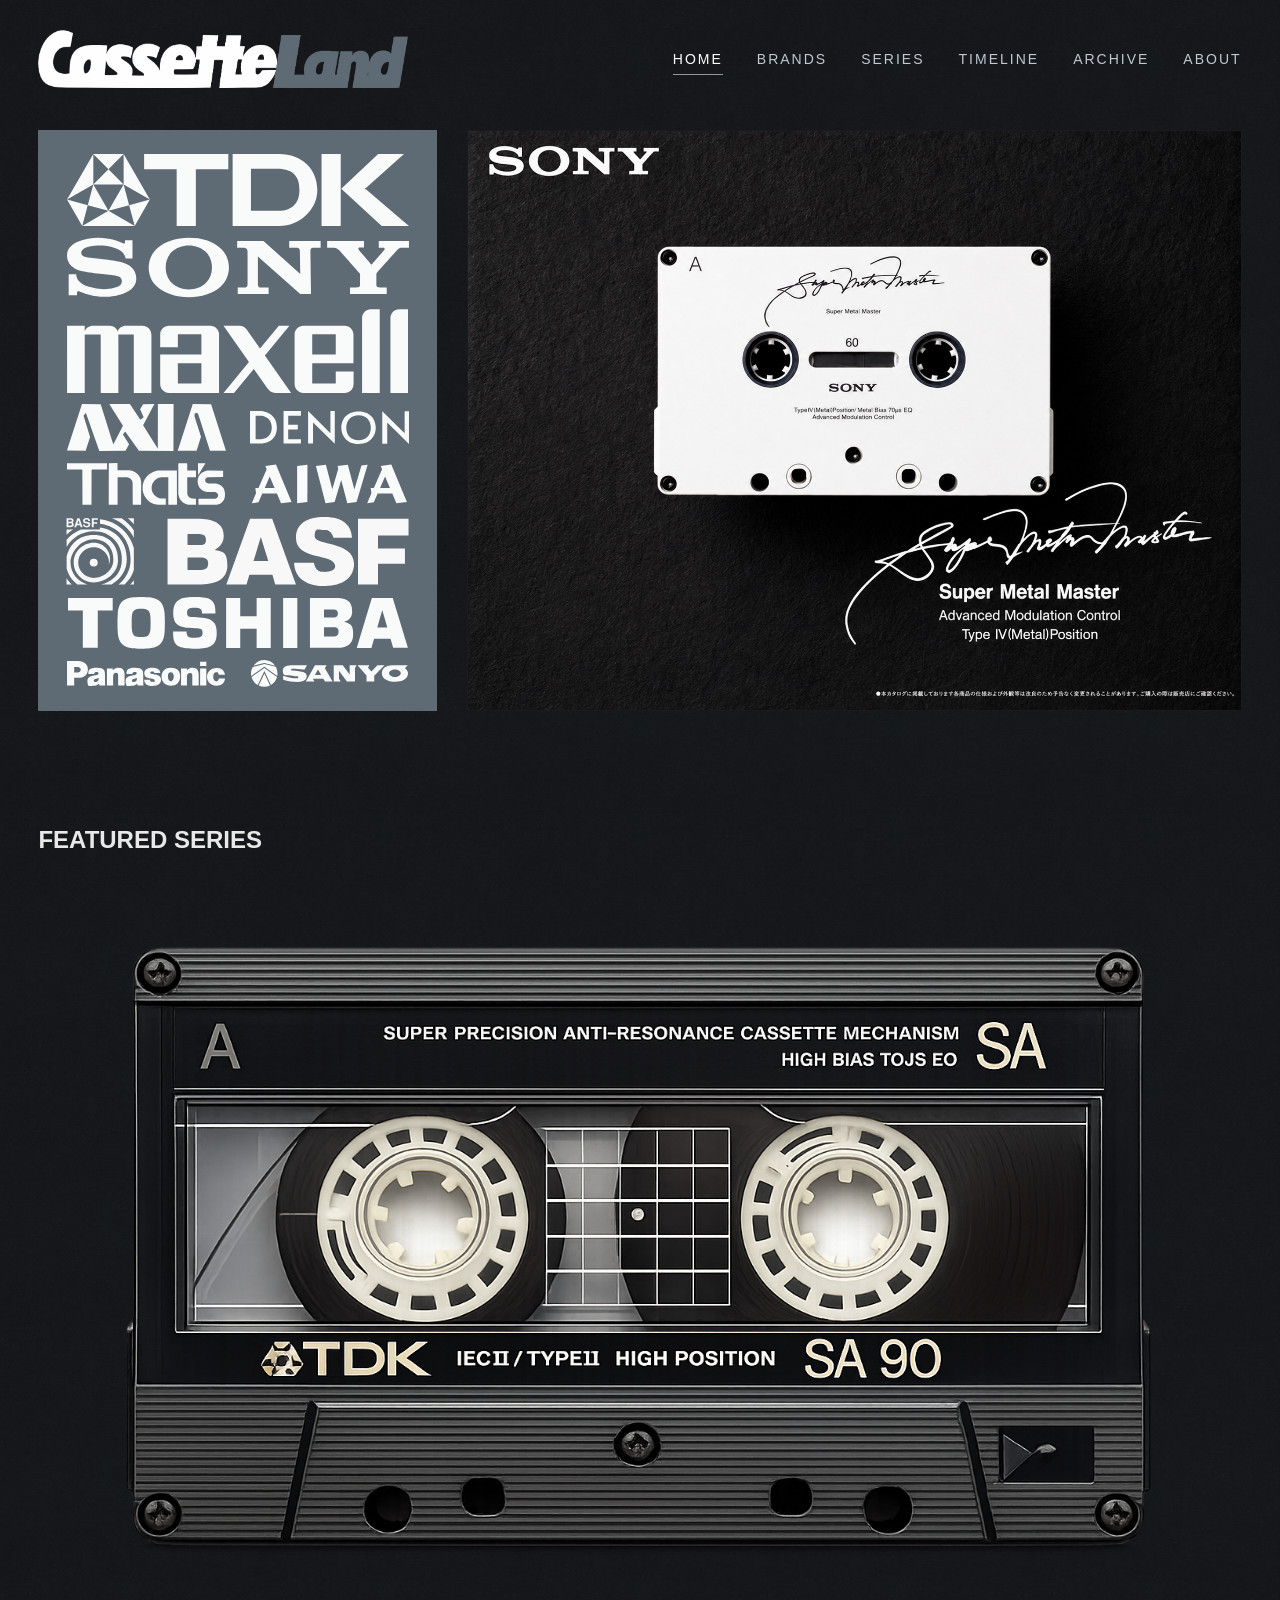
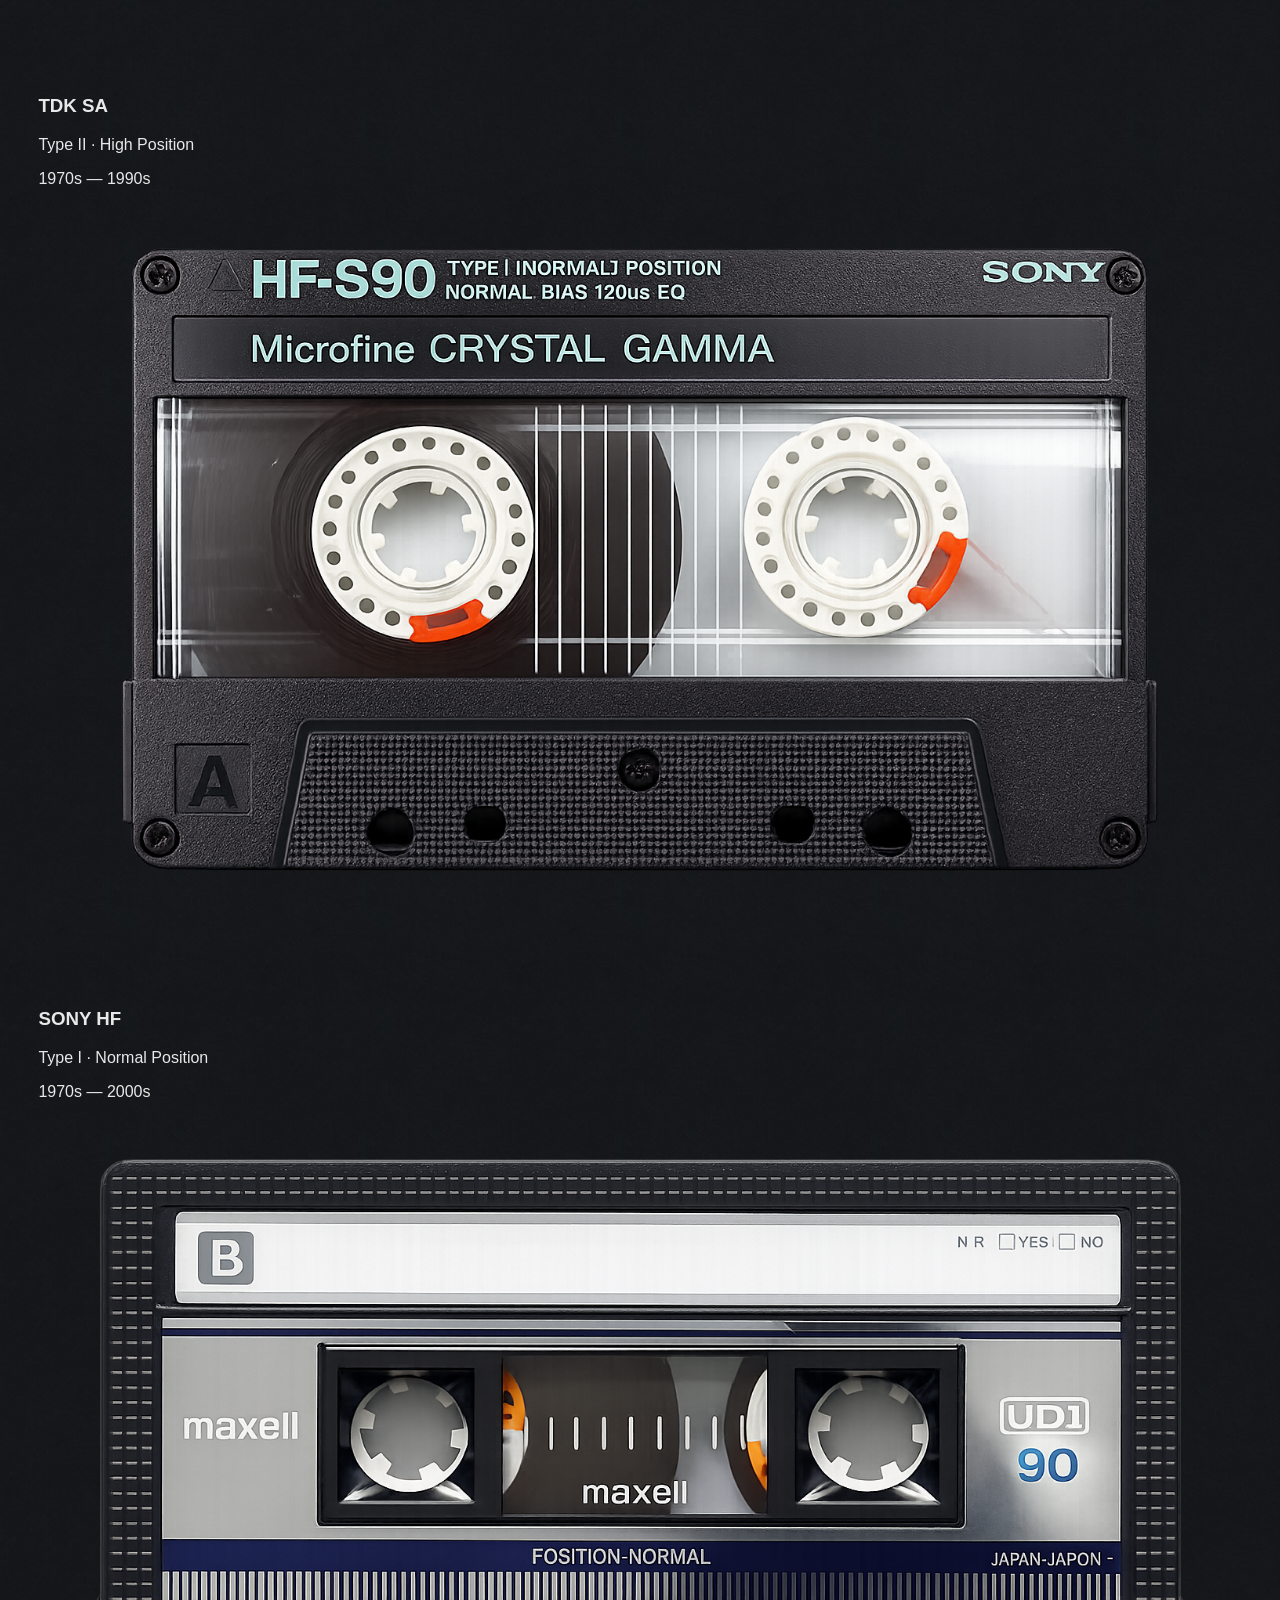
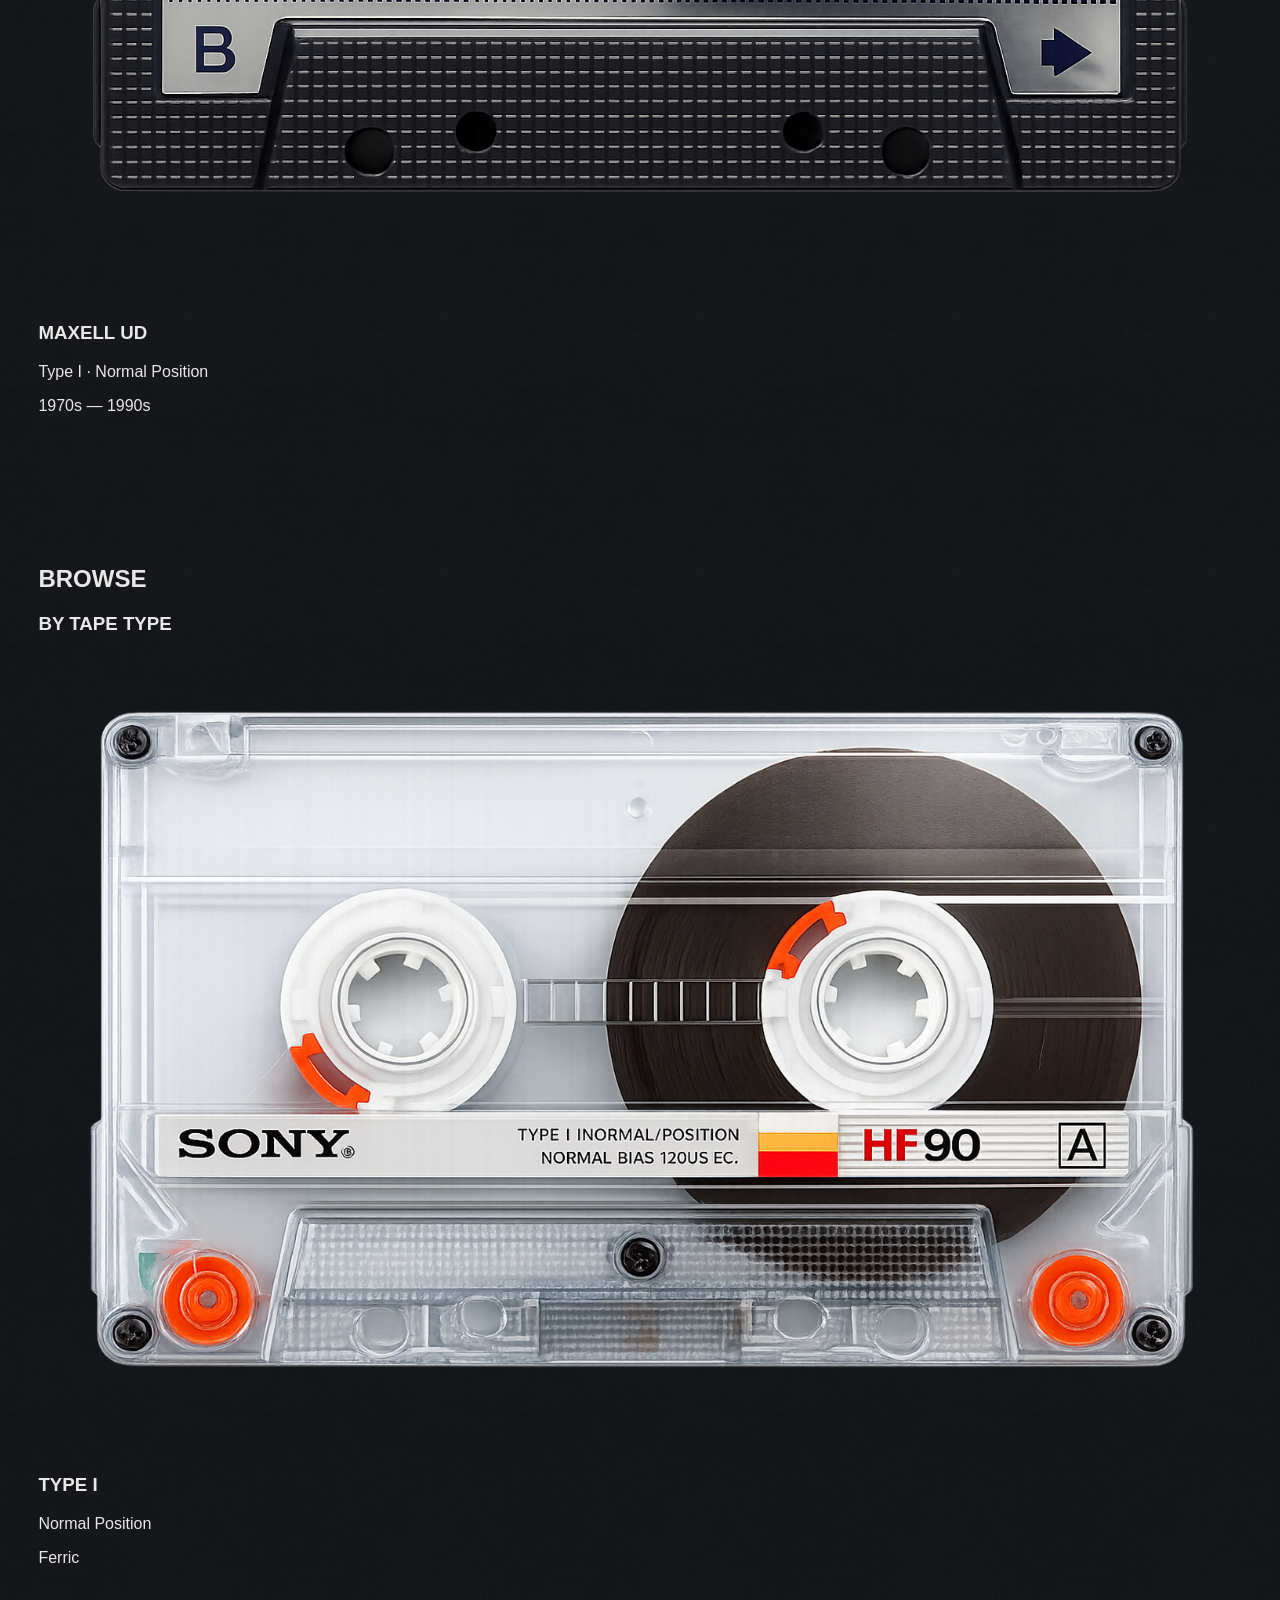
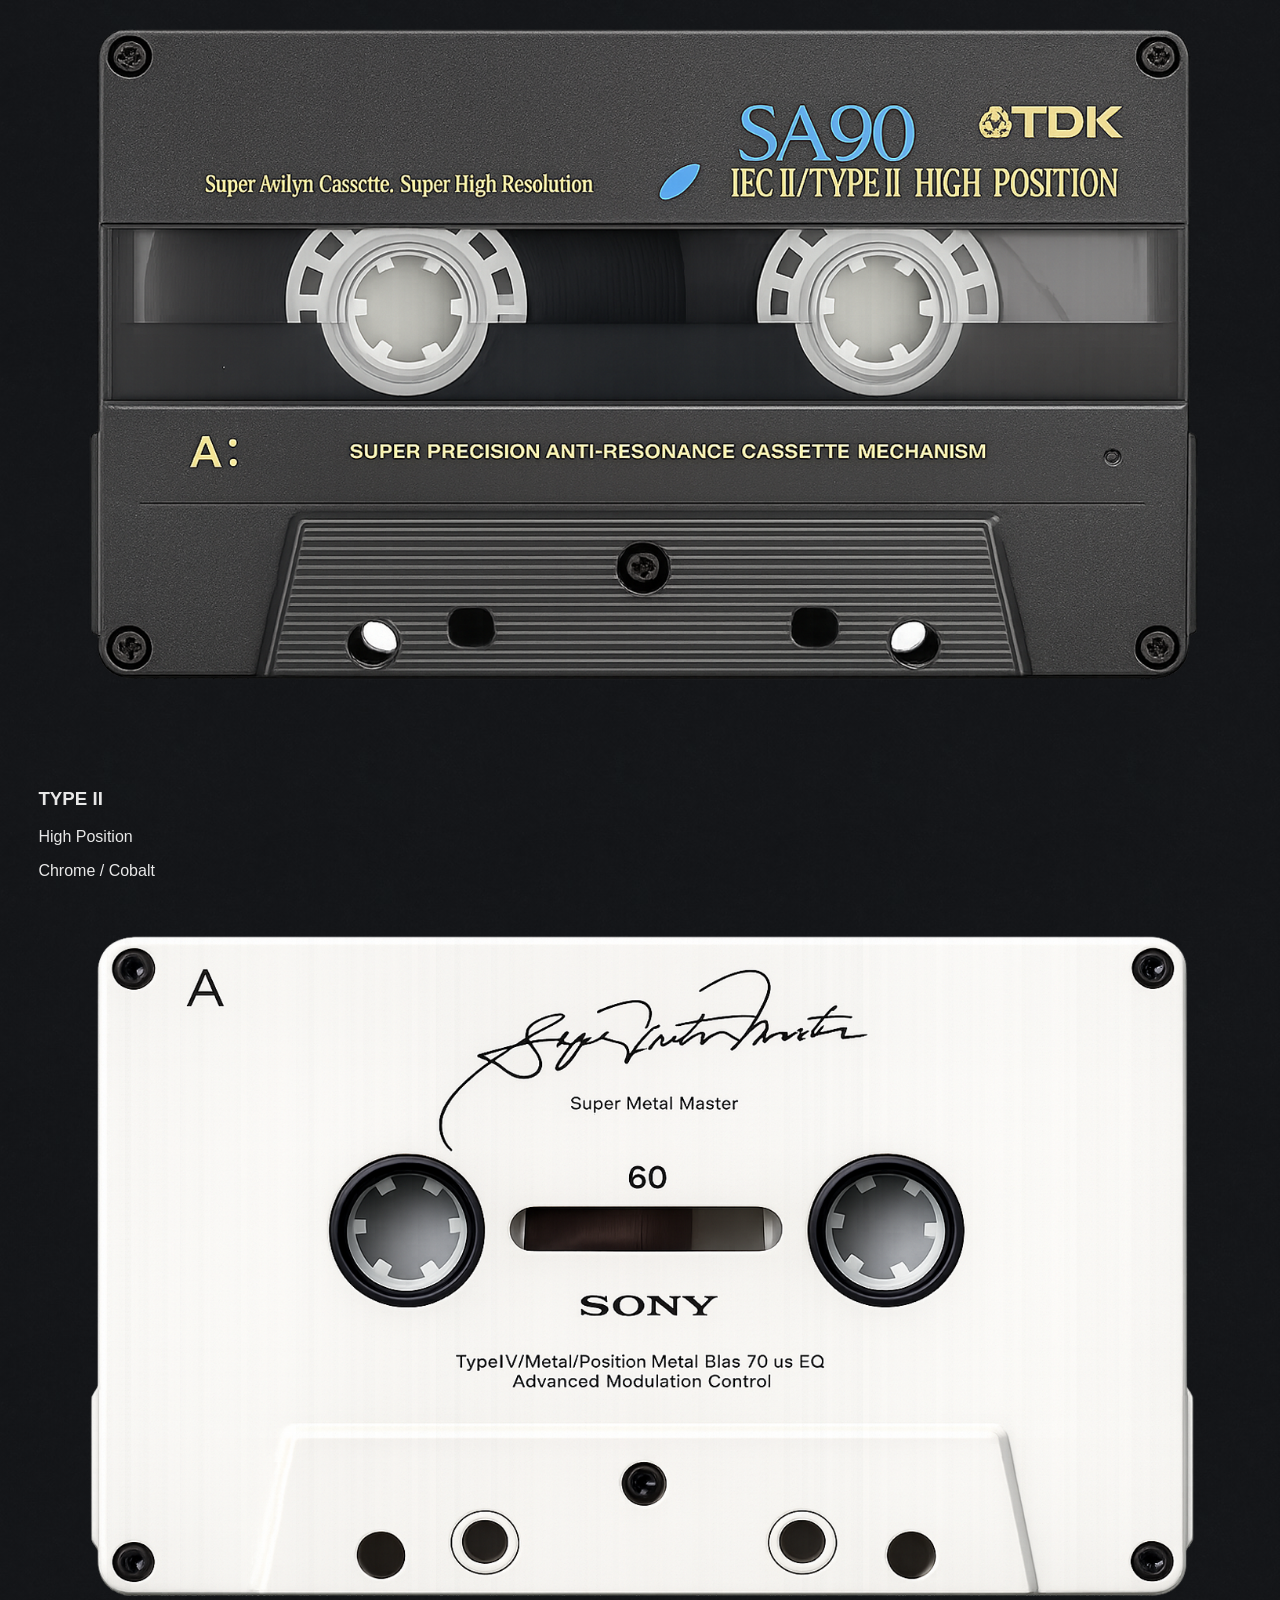
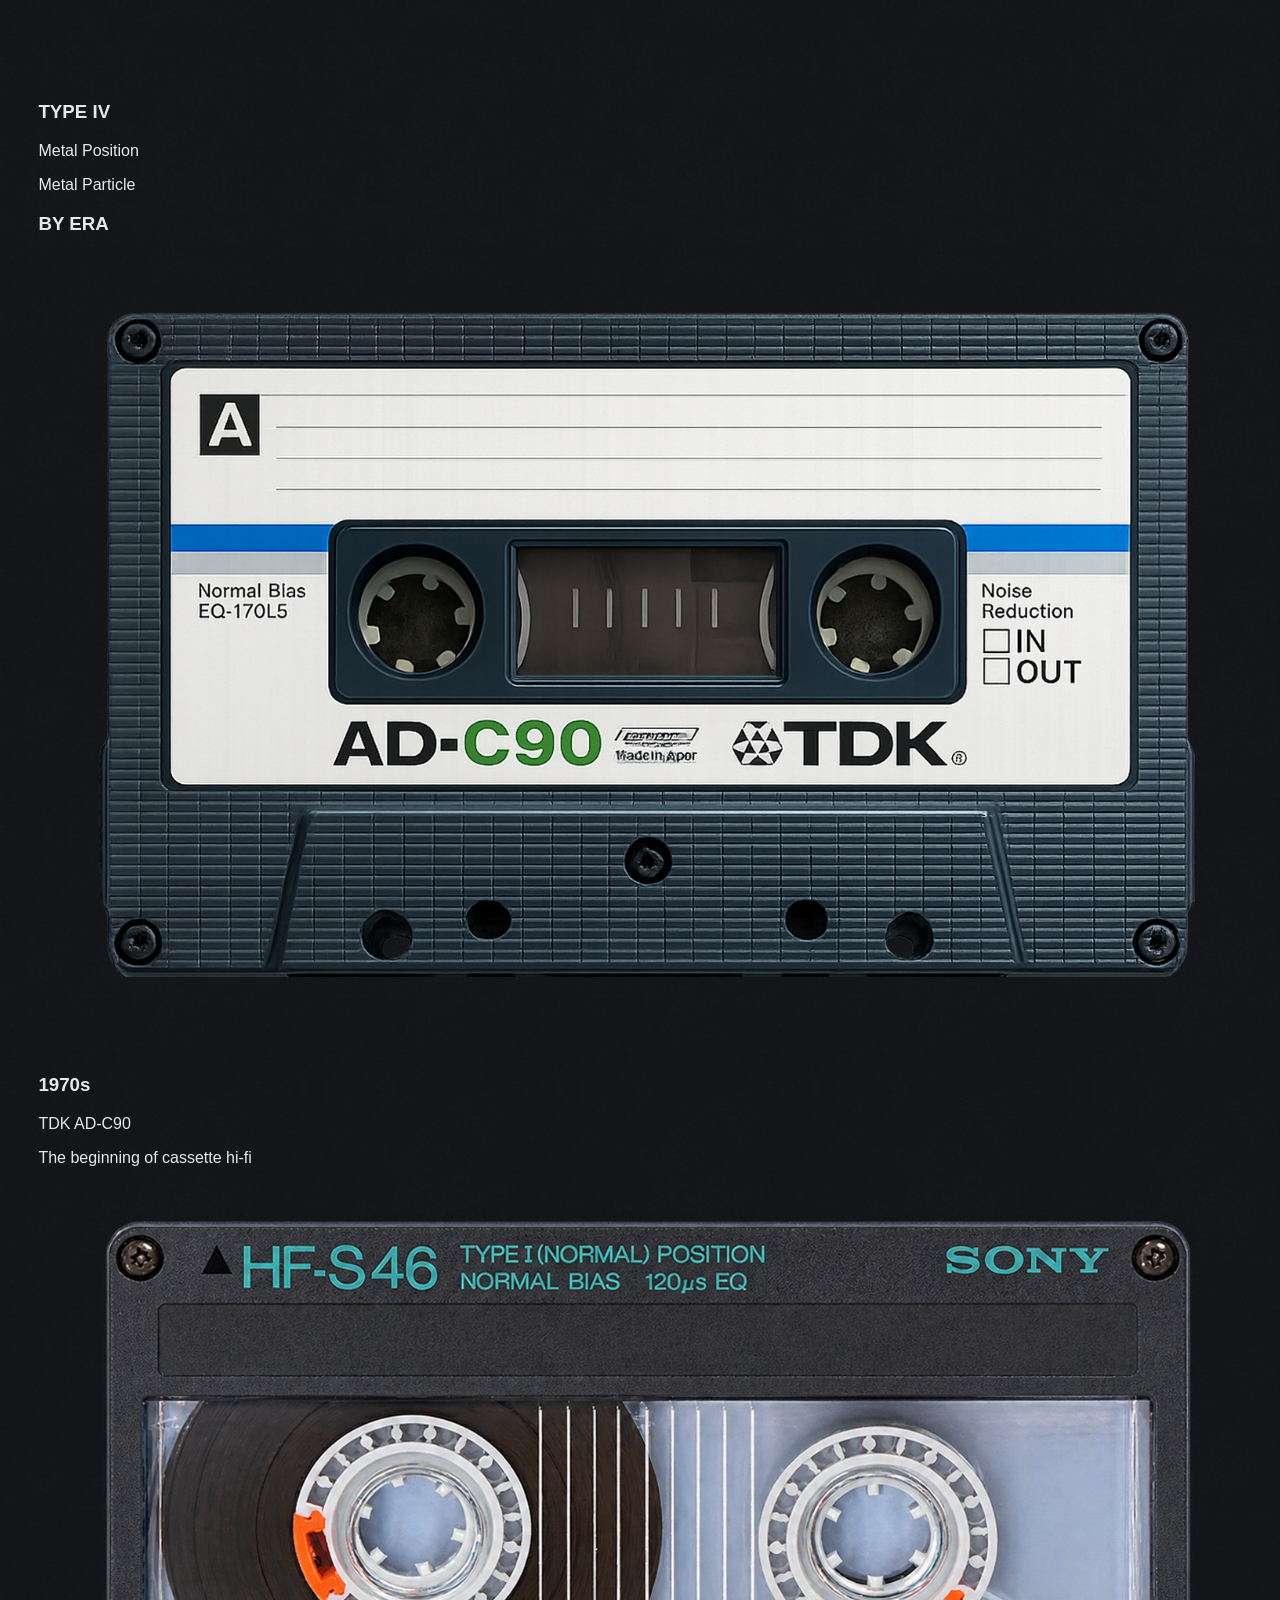
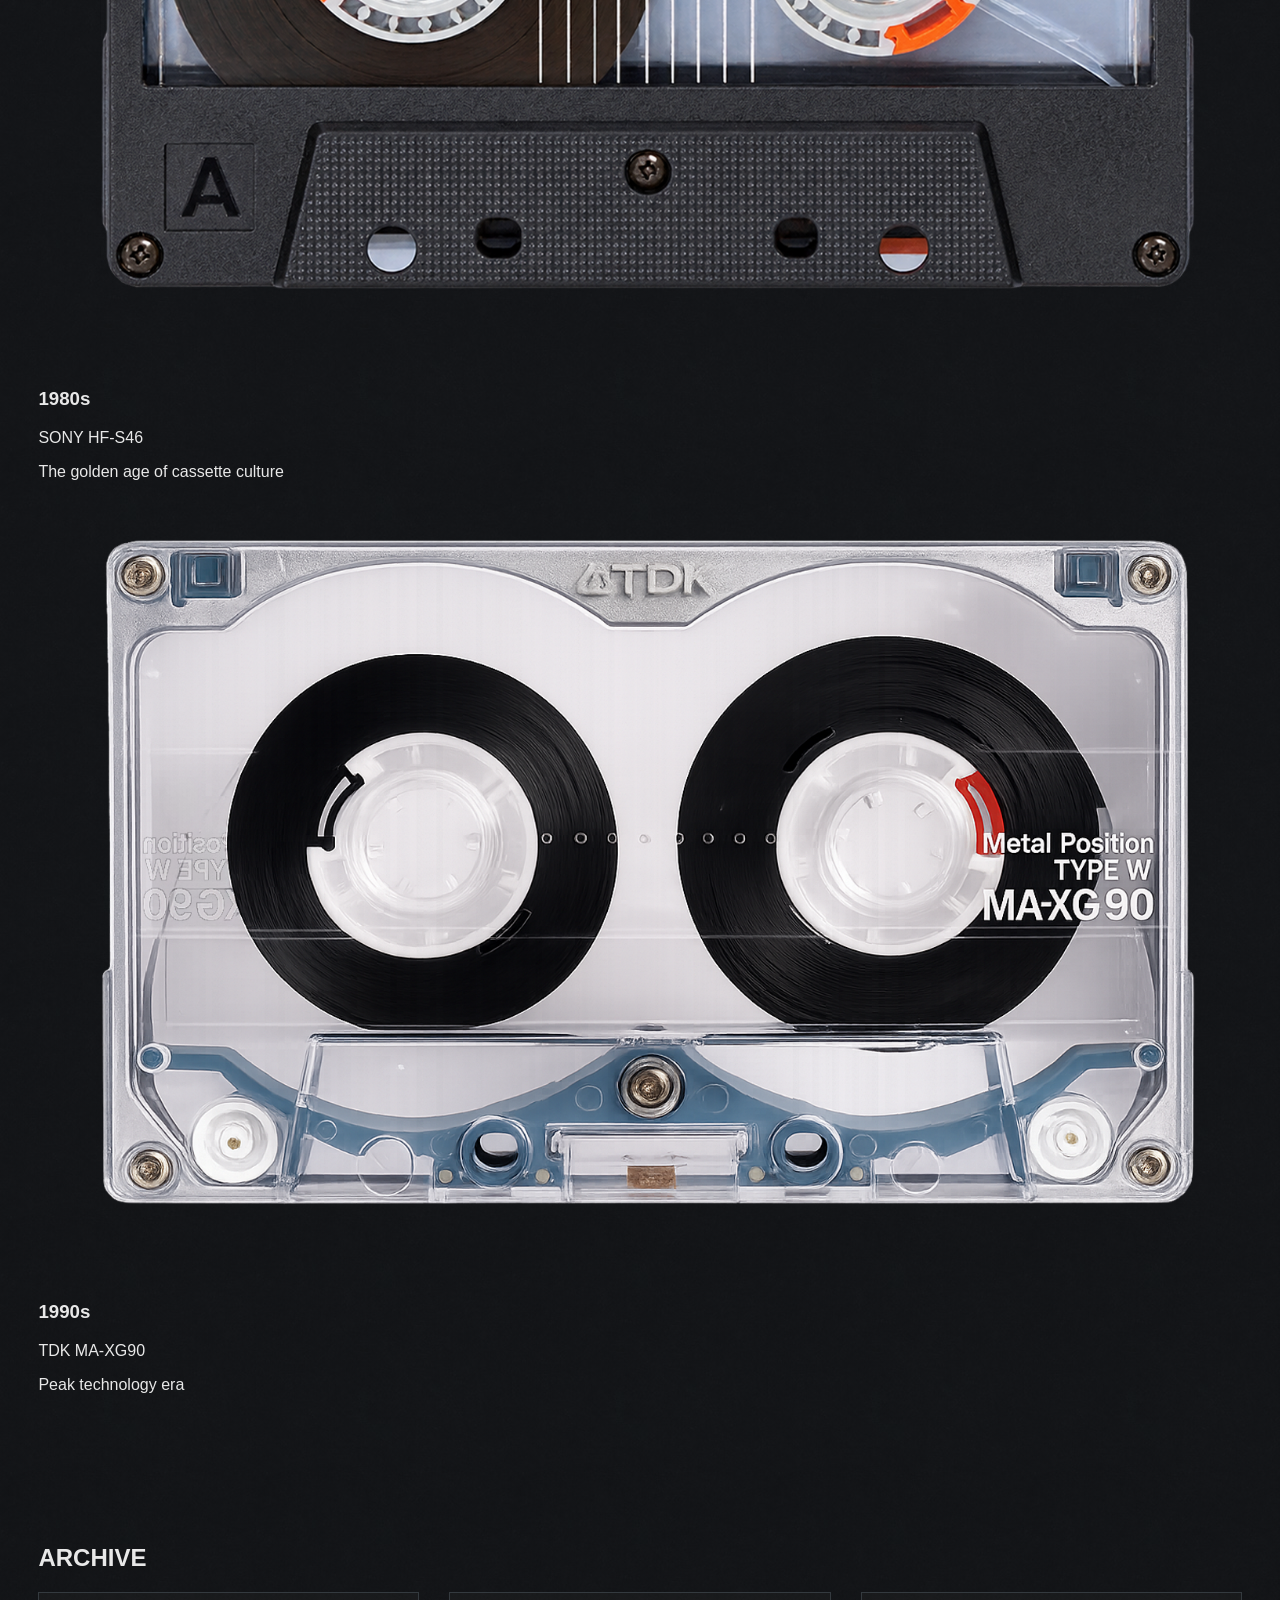
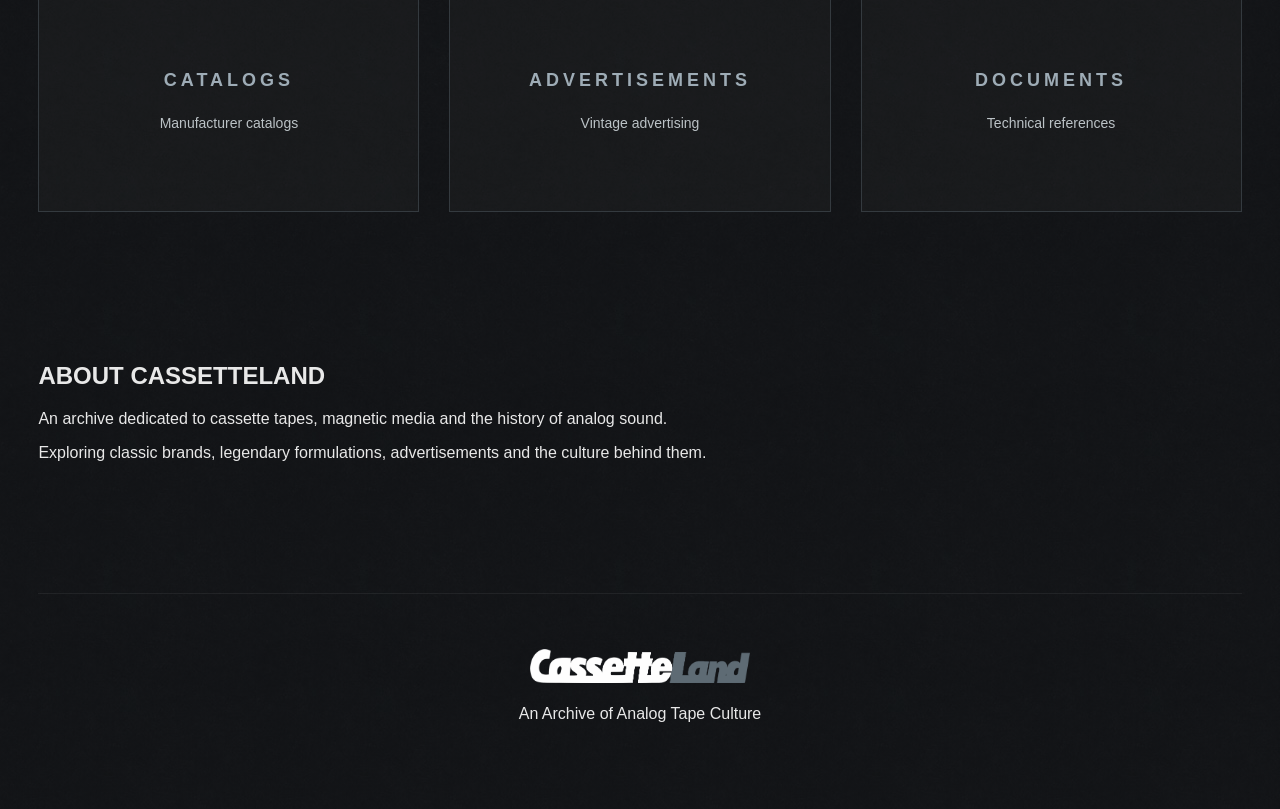
==== commit 3f5a1e78: "update" ====
--- a/index.html
+++ b/index.html
@@ -1,83 +1,32 @@
 <!DOCTYPE html>
 <html lang="en">
-
 <head>
-    <meta charset="UTF-8">
-    <meta name="viewport" content="width=device-width, initial-scale=1.0">
-
-    <title>CassetteLand</title>
-
-    <link rel="stylesheet" href="css/style.css">
+<meta charset="UTF-8">
+<meta name="viewport" content="width=device-width, initial-scale=1.0">
+<title>CassetteLand</title>
+<link rel="stylesheet" href="css/style.css">
 </head>
 
-
 <body>
-
 <div class="container">
 
-
-    <!-- =====================================================
-         HEADER
-    ====================================================== -->
-
-    <header class="site-header">
-
-        <a href="index.html" class="site-logo-link">
-            <img
-                class="site-logo"
-                src="images/CassetteLand_logo.svg"
-                alt="CassetteLand"
-            >
-        </a>
-
-
-        <nav class="main-nav">
-
-            <a href="index.html" class="active">
-                HOME
-            </a>
-
-            <a href="#">
-                BRANDS
-            </a>
-
-            <a href="#">
-                SERIES
-            </a>
-
-            <a href="#">
-                TIMELINE
-            </a>
-
-            <a href="#">
-                ARCHIVE
-            </a>
-
-            <a href="#">
-                ABOUT
-            </a>
-
-        </nav>
-
-    </header>
-
-
-
-    <!-- =====================================================
-         MAIN
-    ====================================================== -->
-
-    <main>
-
-
-        <!-- =================================================
-             TOP FEATURE AREA
-             LEFT: BRAND WALL
-             RIGHT: FEATURED ADVERTISEMENT
-        ================================================== -->
-
-        <section class="home-feature-grid">
-
+<header class="site-header">
+<a href="index.html">
+<img class="site-logo" src="images/CassetteLand_logo.svg" alt="CassetteLand">
+</a>
+
+<nav class="main-nav">
+<a class="active" href="#">HOME</a>
+<a href="#">BRANDS</a>
+<a href="#">SERIES</a>
+<a href="#">TIMELINE</a>
+<a href="#">ARCHIVE</a>
+<a href="#">ABOUT</a>
+</nav>
+</header>
+
+
+<section class="home-feature-grid">
 
             <!-- =================================================
                  LEFT COLUMN
@@ -214,10 +163,9 @@
             </div>
 
 
-
             <!-- =================================================
                  RIGHT COLUMN
-            ================================================== -->
+             ================================================== -->
 
             <div class="right-column">
 
@@ -235,7 +183,7 @@
                         <div class="featured-ad-image">
 
                             <img
-                                src="images/ads/SONY_ad_01.jpg"
+                                src="images/ads/index_featured_ad.png"
                                 alt="Sony Super Metal Master Advertisement"
                             >
 
@@ -248,269 +196,145 @@
 
             </div>
 
-
-        </section>
-
-
-
-        <!-- =================================================
-             FEATURED ARCHIVE
-        ================================================== -->
-
-        <section class="section">
-
-
-            <div class="section-title">
-                FEATURED ARCHIVE
-            </div>
-
-
-            <div class="cards">
-
-
-                <!-- TDK SA -->
-
-                <a href="#" class="card">
-
-                    <h3>
-                        TDK SA
-                    </h3>
-
-                    <p>
-                        High Position
-                        <br>
-
-                        Type II
-                        <br>
-
-                        1980s - 1990s
-                    </p>
-
-                </a>
-
-
-
-                <!-- SONY HF -->
-
-                <a href="#" class="card">
-
-                    <h3>
-                        SONY HF
-                    </h3>
-
-                    <p>
-                        Normal Position
-                        <br>
-
-                        Type I
-                        <br>
-
-                        1980s - 2000s
-                    </p>
-
-                </a>
-
-
-
-                <!-- MAXELL UD -->
-
-                <a href="#" class="card">
-
-                    <h3>
-                        MAXELL UD
-                    </h3>
-
-                    <p>
-                        Ferric Tape
-                        <br>
-
-                        Classic Series
-                        <br>
-
-                        1970s - 1990s
-                    </p>
-
-                </a>
-
-
-            </div>
-
-
-        </section>
-
-
-
-        <!-- =================================================
-             TIMELINE
-        ================================================== -->
-
-        <section class="section">
-
-
-            <div class="section-title">
-                TIMELINE
-            </div>
-
-
-            <div class="cards">
-
-
-                <a href="#" class="card">
-
-                    <h3>
-                        1970s
-                    </h3>
-
-                    <p>
-                        The cassette becomes
-                        a global recording medium.
-                    </p>
-
-                </a>
-
-
-
-                <a href="#" class="card">
-
-                    <h3>
-                        1980s
-                    </h3>
-
-                    <p>
-                        The golden age of
-                        portable cassette culture.
-                    </p>
-
-                </a>
-
-
-
-                <a href="#" class="card">
-
-                    <h3>
-                        1990s
-                    </h3>
-
-                    <p>
-                        Advanced formulations
-                        meet the digital transition.
-                    </p>
-
-                </a>
-
-
-            </div>
-
-
-        </section>
-
-
-
-        <!-- =================================================
-             ARCHIVE
-        ================================================== -->
-
-        <section class="section">
-
-
-            <div class="section-title">
-                ARCHIVE
-            </div>
-
-
-            <div class="cards">
-
-
-                <!-- CATALOGS -->
-
-                <a href="#" class="card">
-
-                    <h3>
-                        CATALOGS
-                    </h3>
-
-                    <p>
-                        Vintage manufacturer catalogs
-                        and product brochures.
-                    </p>
-
-                </a>
-
-
-
-                <!-- ADVERTISEMENTS -->
-
-                <a href="#" class="card">
-
-                    <h3>
-                        ADVERTISEMENTS
-                    </h3>
-
-                    <p>
-                        Historical print advertising
-                        from the cassette era.
-                    </p>
-
-                </a>
-
-
-
-                <!-- DOCUMENTS -->
-
-                <a href="#" class="card">
-
-                    <h3>
-                        DOCUMENTS
-                    </h3>
-
-                    <p>
-                        Technical information,
-                        specifications and references.
-                    </p>
-
-                </a>
-
-
-            </div>
-
-
-        </section>
-
-
-    </main>
-
-
-
-    <!-- =====================================================
-         FOOTER
-    ====================================================== -->
-
-    <footer class="site-footer">
-
-
-        <img
-            class="footer-logo"
-            src="images/CassetteLand_logo.svg"
-            alt="CassetteLand"
-        >
-
-
-        <div class="footer-tagline">
-            An Archive of Analog Tape Culture
-        </div>
-
-
-        <div class="footer-copy">
-            © 2026 CassetteLand
-        </div>
-
-
-    </footer>
-
-
-</div>
-
-
+</section>
+
+
+<section class="section">
+<h2>FEATURED SERIES</h2>
+
+<div class="series-grid">
+
+<a class="series-card">
+<img src="images/featured/TDK_SA.png">
+<div class="series-overlay">
+<h3>TDK SA</h3>
+<p>Type II · High Position</p>
+<span>1970s — 1990s</span>
+</div>
+</a>
+
+<a class="series-card">
+<img src="images/featured/SONY_HF.png">
+<div class="series-overlay">
+<h3>SONY HF</h3>
+<p>Type I · Normal Position</p>
+<span>1970s — 2000s</span>
+</div>
+</a>
+
+<a class="series-card">
+<img src="images/featured/MAXELL_UD.png">
+<div class="series-overlay">
+<h3>MAXELL UD</h3>
+<p>Type I · Normal Position</p>
+<span>1970s — 1990s</span>
+</div>
+</a>
+
+</div>
+</section>
+
+
+<section class="section">
+<h2>BROWSE</h2>
+
+<h3 class="browse-title">BY TAPE TYPE</h3>
+
+<div class="series-grid">
+
+<a class="series-card">
+<img src="images/browse/type/TYPE_I_SONY_HF90.png">
+<div class="series-overlay">
+<h3>TYPE I</h3>
+<p>Normal Position</p>
+<span>Ferric</span>
+</div>
+</a>
+
+<a class="series-card">
+<img src="images/browse/type/TYPE_II_TDK_SA90.png">
+<div class="series-overlay">
+<h3>TYPE II</h3>
+<p>High Position</p>
+<span>Chrome / Cobalt</span>
+</div>
+</a>
+
+<a class="series-card">
+<img src="images/browse/type/TYPE_IV_SONY_METAL_MASTER.png">
+<div class="series-overlay">
+<h3>TYPE IV</h3>
+<p>Metal Position</p>
+<span>Metal Particle</span>
+</div>
+</a>
+
+</div>
+
+<h3 class="browse-title">BY ERA</h3>
+
+<div class="series-grid">
+
+<a class="series-card">
+<img src="images/browse/era/1970s_TDK_AD_C90.png">
+<div class="series-overlay">
+<h3>1970s</h3>
+<p>TDK AD-C90</p>
+<span>The beginning of cassette hi-fi</span>
+</div>
+</a>
+
+<a class="series-card">
+<img src="images/browse/era/1980s_SONY_HF_S46.png">
+<div class="series-overlay">
+<h3>1980s</h3>
+<p>SONY HF-S46</p>
+<span>The golden age of cassette culture</span>
+</div>
+</a>
+
+<a class="series-card">
+<img src="images/browse/era/1990s_TDK_MA_XG90.png">
+<div class="series-overlay">
+<h3>1990s</h3>
+<p>TDK MA-XG90</p>
+<span>Peak technology era</span>
+</div>
+</a>
+
+</div>
+</section>
+
+
+<section class="section">
+<h2>ARCHIVE</h2>
+
+<div class="cards">
+<div class="card"><h3>CATALOGS</h3><p>Manufacturer catalogs</p></div>
+<div class="card"><h3>ADVERTISEMENTS</h3><p>Vintage advertising</p></div>
+<div class="card"><h3>DOCUMENTS</h3><p>Technical references</p></div>
+</div>
+
+</section>
+
+
+<section class="section">
+<h2>ABOUT CASSETTELAND</h2>
+
+<div class="about-text">
+<p>An archive dedicated to cassette tapes, magnetic media and the history of analog sound.</p>
+<p>Exploring classic brands, legendary formulations, advertisements and the culture behind them.</p>
+</div>
+
+</section>
+
+
+<footer class="site-footer">
+<img class="footer-logo" src="images/CassetteLand_logo.svg">
+<p>An Archive of Analog Tape Culture</p>
+</footer>
+
+
+</div>
 </body>
-
-</html>+</html>
--- a/css/style.css
+++ b/css/style.css
@@ -4,15 +4,19 @@
    ========================================================= */
 
 
-/* ---------- BASE ---------- */
+/* =========================================================
+   BASE
+   ========================================================= */
 
 * {
     box-sizing: border-box;
 }
 
+
 html {
     scroll-behavior: smooth;
 }
+
 
 body {
     margin: 0;
@@ -57,8 +61,8 @@
    ========================================================= */
 
 .container {
-    width: 90%;
-    max-width: 1380px;
+    width: 94%;
+    max-width: 1600px;
     margin: 0 auto;
 }
 
@@ -147,7 +151,7 @@
 
 
 /* =========================================================
-   HOME MAIN FEATURE GRID
+   HOME FEATURE GRID
    左：品牌墙
    右：广告
    ========================================================= */
@@ -155,17 +159,17 @@
 .home-feature-grid {
     display: grid;
 
-    /*
-       左栏约 34%
-       右栏约 66%
-    */
     grid-template-columns:
         minmax(300px, 0.34fr)
         minmax(0, 0.66fr);
 
     gap: 30px;
 
-    align-items: start;
+    /*
+       关键：
+       让左右两栏自动拉伸到相同高度
+    */
+    align-items: stretch;
 
     margin-top: 10px;
 }
@@ -178,35 +182,41 @@
 
 .left-column {
     width: 100%;
+    height: 100%;
+}
+
+
+
+/* =========================================================
+   BRAND WALL
+   ========================================================= */
+
+.brand-wall {
+    width: 100%;
+    height: 100%;
+
+    padding: 20px;
+
+    background: #5e6b74;
+
+    overflow: hidden;
 
     display: flex;
     flex-direction: column;
 
-    gap: 46px;
-}
-
-
-
-/* =========================================================
-   BRAND WALL
-   ========================================================= */
-
-.brand-wall {
-    width: 100%;
-
-    padding: 20px 20px;
-
-    background: #5e6b74;
-
     /*
-       与下面 archive-card 保持完全相同宽度
+       把内部 Logo 均匀分布，
+       避免因为右侧广告变高以后
+       品牌全部挤在顶部
     */
-    overflow: hidden;
-}
-
-
-
-/* 单个品牌 Logo */
+    justify-content: space-between;
+}
+
+
+
+/* =========================================================
+   BRAND ITEM
+   ========================================================= */
 
 .brand-item {
     width: 100%;
@@ -215,7 +225,7 @@
     align-items: center;
     justify-content: center;
 
-    padding: 5px 8px;
+    padding: 4px 8px;
 
     border-radius: 3px;
 
@@ -234,11 +244,6 @@
     object-fit: contain;
 
     opacity: 0.97;
-
-    /*
-       品牌 Logo 已经全部改成白色，
-       所以这里不再强制 filter。
-    */
 
     transition:
         opacity 0.2s ease,
@@ -248,7 +253,9 @@
 
 
 
-/* Hover */
+/* =========================================================
+   BRAND HOVER
+   ========================================================= */
 
 .brand-item:hover {
     background:
@@ -262,8 +269,7 @@
     transform: scale(1.035);
 
     /*
-       白色 Logo hover 时轻微偏冷灰蓝
-       如果觉得变化不明显，可以后面再调整。
+       白色 Logo hover 后变冷灰蓝
     */
     filter:
         brightness(0)
@@ -278,15 +284,14 @@
 
 
 
-/* 单行单品牌 */
+/* =========================================================
+   BRAND ROWS
+   ========================================================= */
 
 .brand-full {
     width: 100%;
 }
 
-
-
-/* 一行两个品牌 */
 
 .brand-row {
     width: 100%;
@@ -308,84 +313,59 @@
 
 
 /* =========================================================
-   BRAND LOGO 尺寸微调
-   每个 Logo 原始比例不同，所以允许单独控制
-   ========================================================= */
-
-/* TDK */
-
-.brand-wall a[href="#"]:has(
-    img[alt="TDK"]
-) img {
+   INDIVIDUAL LOGO SIZE CONTROL
+   ========================================================= */
+
+.brand-wall img[alt="TDK"] {
     max-height: 105px;
 }
 
 
-/* SONY */
-
 .brand-wall img[alt="SONY"] {
-    max-height: 90px;
-}
-
-
-/* maxell */
+    max-height: 92px;
+}
+
 
 .brand-wall img[alt="maxell"] {
-    max-height: 105px;
-}
-
-
-/* AXIA */
+    max-height: 108px;
+}
+
 
 .brand-wall img[alt="AXIA"] {
-    max-height: 64px;
-}
-
-
-/* DENON */
+    max-height: 65px;
+}
+
 
 .brand-wall img[alt="DENON"] {
-    max-height: 64px;
-}
-
-
-/* That's */
+    max-height: 62px;
+}
+
 
 .brand-wall img[alt="That's"] {
     max-height: 62px;
 }
 
 
-/* AIWA */
-
 .brand-wall img[alt="AIWA"] {
     max-height: 62px;
 }
 
 
-/* BASF */
-
 .brand-wall img[alt="BASF"] {
-    max-height: 90px;
-}
-
-
-/* TOSHIBA */
+    max-height: 92px;
+}
+
 
 .brand-wall img[alt="TOSHIBA"] {
-    max-height: 82px;
-}
-
-
-/* Panasonic */
+    max-height: 84px;
+}
+
 
 .brand-wall img[alt="Panasonic"] {
     max-height: 52px;
 }
 
 
-/* SANYO */
-
 .brand-wall img[alt="SANYO"] {
     max-height: 52px;
 }
@@ -393,154 +373,71 @@
 
 
 /* =========================================================
-   LEFT ARCHIVE CARD
-   与品牌墙完全同宽
-   ========================================================= */
-
-.archive-card {
-    width: 100%;
-
-    min-height: 230px;
+   RIGHT COLUMN
+   ========================================================= */
+
+.right-column {
+    width: 100%;
+    height: 100%;
+}
+
+
+
+/* =========================================================
+   FEATURED ADVERTISEMENT
+   ========================================================= */
+
+.featured-ad {
+    width: 100%;
+    height: 100%;
+}
+
+
+.featured-ad-link {
+    width: 100%;
+    height: 100%;
+
+    display: block;
+}
+
+
+.featured-ad-image {
+    width: 100%;
+    height: 100%;
 
     display: flex;
-    flex-direction: column;
-
     align-items: center;
     justify-content: center;
 
-    text-align: center;
-
-    border: 1px solid #343a3f;
-
-    background:
-        rgba(255, 255, 255, 0.025);
-
-    padding: 36px 24px;
+    overflow: hidden;
+
+    background: #111315;
+
+    border:
+        1px solid rgba(255, 255, 255, 0.035);
+}
+
+
+.featured-ad-image img {
+    width: 100%;
+    height: 100%;
+
+    /*
+       广告属于档案图片：
+       必须完整显示，不裁切
+    */
+    object-fit: contain;
 
     transition:
-        background-color 0.2s ease,
-        border-color 0.2s ease,
-        transform 0.2s ease;
-}
-
-
-.archive-card:hover {
-    background:
-        rgba(138, 154, 165, 0.07);
-
-    border-color: #58636a;
-
-    transform: translateY(-2px);
-}
-
-
-.archive-card-title {
-    margin-bottom: 24px;
-
-    color: #9cabb5;
-
-    font-size: 19px;
-    font-weight: 600;
-
-    letter-spacing: 5px;
-}
-
-
-.archive-card-text {
-    color: #c2c8cc;
-
-    font-size: 15px;
-
-    line-height: 1.3;
-}
-
-
-
-/* =========================================================
-   RIGHT COLUMN
-   ========================================================= */
-
-.right-column {
-    width: 100%;
-}
-
-
-
-/* =========================================================
-   FEATURED ADVERTISEMENT
-   ========================================================= */
-
-.featured-ad {
-    width: 100%;
-}
-
-
-.featured-ad-image {
-    width: 100%;
-
-    overflow: hidden;
-
-    background: #111315;
-
-    border: 1px solid rgba(255,255,255,0.035);
-}
-
-
-.featured-ad-image img {
-    width: 100%;
-    height: auto;
-
-    object-fit: cover;
-
-    transition:
-        transform 0.45s ease,
+        transform 0.4s ease,
         filter 0.3s ease;
 }
 
 
 .featured-ad-image:hover img {
-    transform: scale(1.008);
-
-    filter: brightness(1.025);
-}
-
-
-
-/* 广告下方资料条 */
-
-.featured-ad-info {
-    padding: 20px 4px 0;
-}
-
-
-.featured-label {
-    color: #7f909b;
-
-    font-size: 11px;
-
-    letter-spacing: 4px;
-
-    margin-bottom: 10px;
-}
-
-
-.featured-title {
-    color: #e8e8e8;
-
-    font-size: 19px;
-
-    letter-spacing: 2px;
-
-    margin-bottom: 8px;
-}
-
-
-.featured-meta {
-    color: #7d878e;
-
-    font-size: 12px;
-
-    letter-spacing: 2px;
+    transform: scale(1.006);
+
+    filter: brightness(1.03);
 }
 
 
@@ -562,7 +459,6 @@
     color: #e3e7e9;
 
     font-size: 21px;
-
     font-weight: 500;
 
     letter-spacing: 6px;
@@ -625,7 +521,6 @@
     color: #9eacb6;
 
     font-size: 18px;
-
     font-weight: 600;
 
     letter-spacing: 4px;
@@ -654,7 +549,7 @@
     padding: 55px 0 70px;
 
     border-top:
-        1px solid rgba(255,255,255,0.06);
+        1px solid rgba(255, 255, 255, 0.06);
 
     text-align: center;
 }
@@ -662,7 +557,6 @@
 
 .footer-logo {
     width: 220px;
-
     max-width: 55%;
 
     margin: 0 auto 22px;
@@ -765,7 +659,10 @@
 
 
 
-    /* 首页改成上下布局 */
+    /*
+       手机版：
+       品牌墙和广告改成上下排列
+    */
 
     .home-feature-grid {
         display: block;
@@ -774,19 +671,24 @@
 
     .left-column {
         width: 100%;
-
-        margin-bottom: 35px;
+        height: auto;
+
+        margin-bottom: 28px;
     }
 
 
     .right-column {
         width: 100%;
-    }
-
+        height: auto;
+    }
 
 
     .brand-wall {
+        height: auto;
+
         padding: 18px;
+
+        gap: 5px;
     }
 
 
@@ -795,16 +697,19 @@
     }
 
 
-
-    .featured-ad-info {
-        padding-top: 15px;
-    }
-
-
-    .featured-title {
-        font-size: 16px;
-    }
-
+    .featured-ad,
+    .featured-ad-link,
+    .featured-ad-image {
+        height: auto;
+    }
+
+
+    .featured-ad-image img {
+        width: 100%;
+        height: auto;
+
+        object-fit: contain;
+    }
 
 
     .cards {
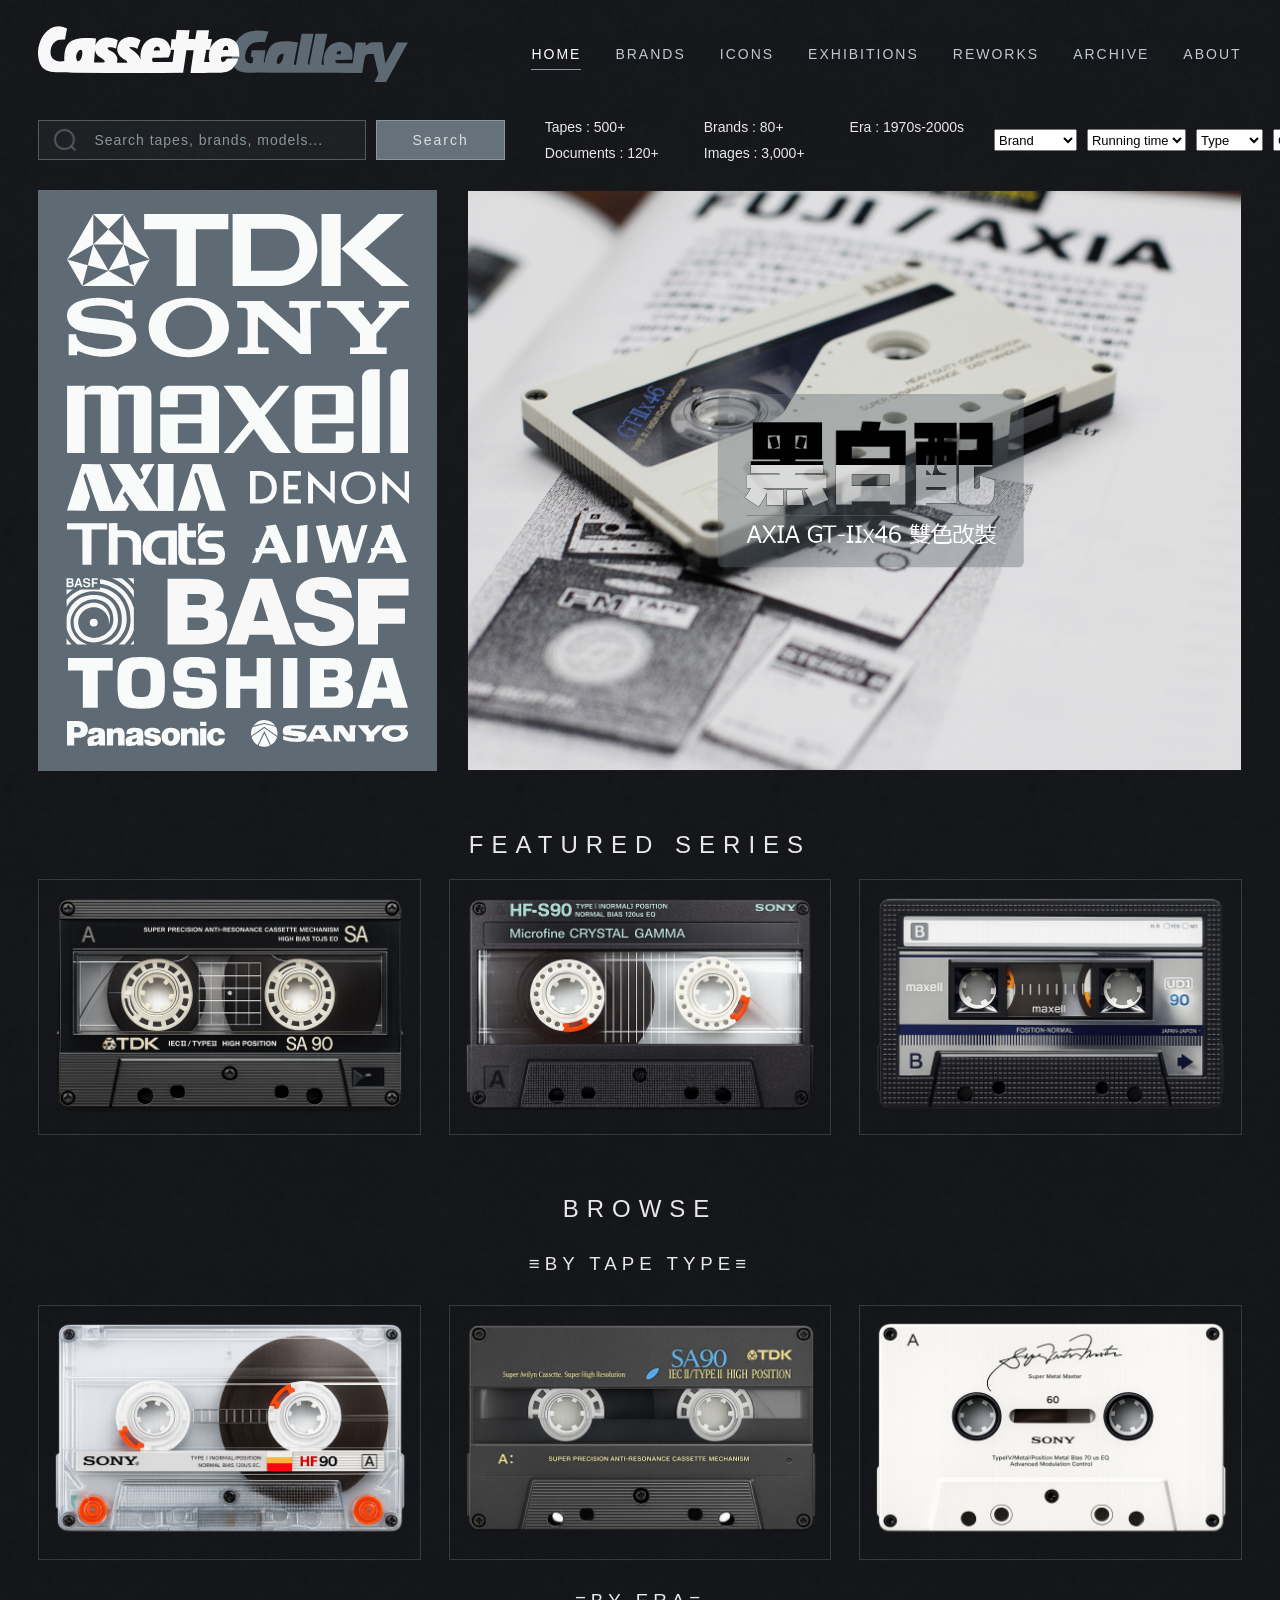
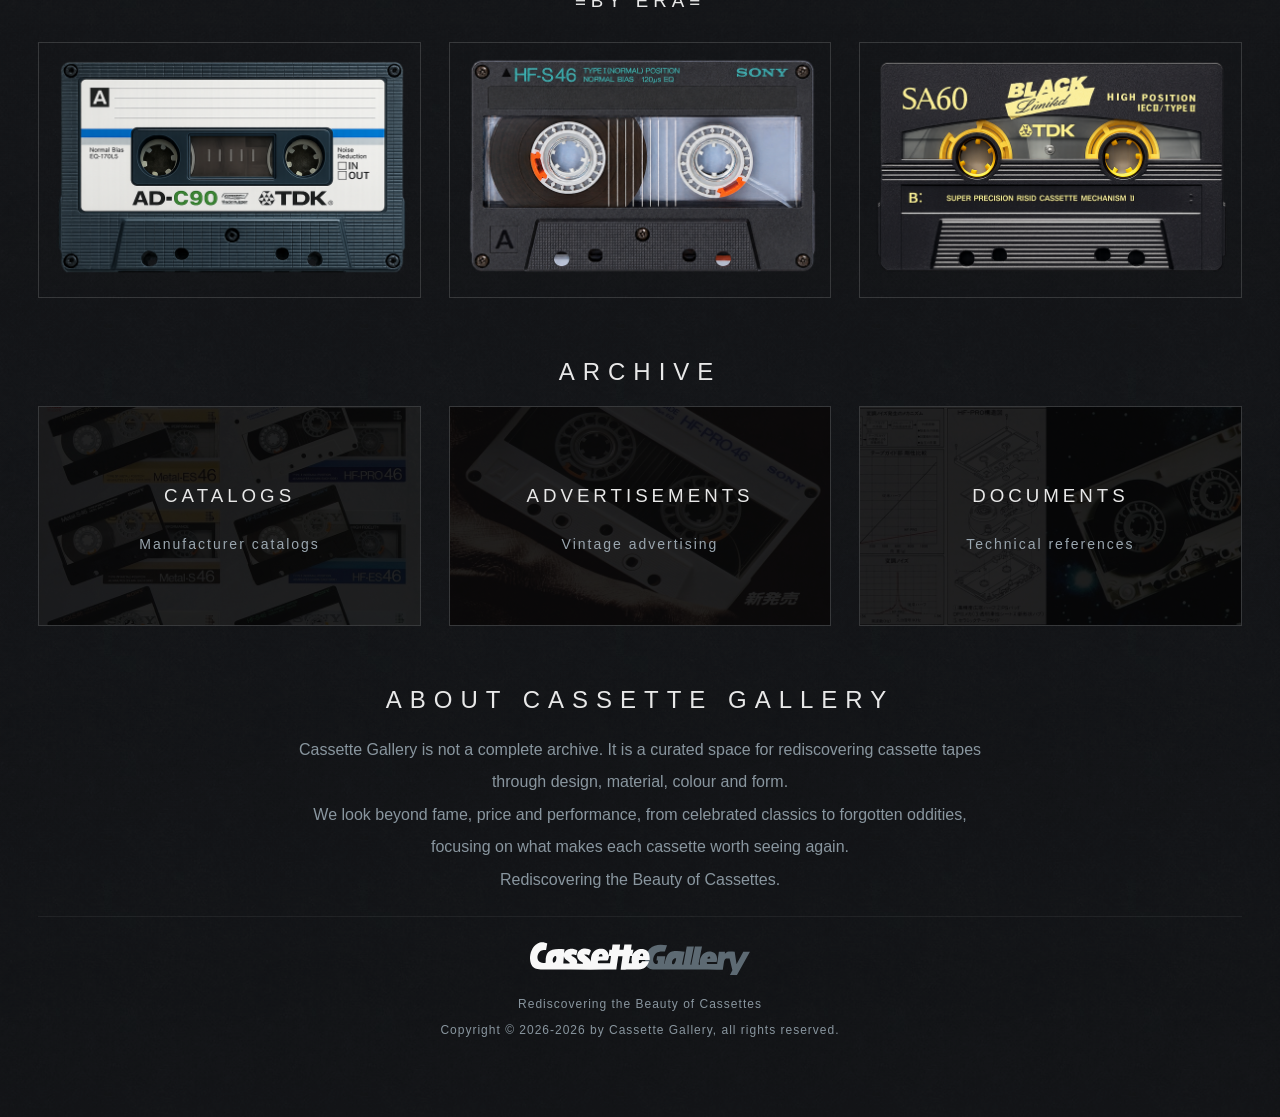
==== commit b871dd40: "update" ====
--- a/index.html
+++ b/index.html
@@ -3,29 +3,108 @@
 <head>
 <meta charset="UTF-8">
 <meta name="viewport" content="width=device-width, initial-scale=1.0">
-<title>CassetteLand</title>
+<title>CASSETTE GALLERY磁带美术馆 | Vintage Cassette Archive & Design Gallery</title>
 <link rel="stylesheet" href="css/style.css">
 </head>
 
-<body>
+<body oncontextmenu="return false;">
 <div class="container">
 
 <header class="site-header">
 <a href="index.html">
-<img class="site-logo" src="images/CassetteLand_logo.svg" alt="CassetteLand">
+<img class="site-logo" src="images/CassetteGallery_logo.svg" alt="CassetteLand">
 </a>
 
 <nav class="main-nav">
 <a class="active" href="#">HOME</a>
 <a href="#">BRANDS</a>
-<a href="#">SERIES</a>
-<a href="#">TIMELINE</a>
+<a href="#">ICONS</a>
+<a href="#">EXHIBITIONS</a>
+<a href="#">REWORKS</a>
 <a href="#">ARCHIVE</a>
 <a href="#">ABOUT</a>
 </nav>
 </header>
 
-
+<div class="top-tools">
+  <!-- =================================================
+                 SEARCH BOX
+  ================================================== -->
+  <div class="search-box">
+     <div class="search-input">
+          <img src="images/search_icon.png" alt="">
+          <input 
+            type="text"
+            placeholder="Search tapes, brands, models..."
+          >
+       </div>
+    <button>Search</button>
+  </div>
+
+
+ <!-- =================================================
+                 INFO BAR
+ ================================================== -->
+  <div class="info-bar">
+
+      <div class="archive-stats">
+          <div>Tapes : 500+</div>
+          <div>Brands : 80+</div>
+          <div>Era : 1970s-2000s</div>
+          <div>Documents : 120+</div>
+          <div>Images : 3,000+</div>
+      </div>
+
+
+      <div class="filters">
+         <select>
+         <option value="">Brand</option>
+         <option value="tdk">TDK</option>
+         <option value="sony">SONY</option>
+         <option value="maxell">maxell</option>
+         <option value="axia">AXIA</option>
+         <option value="axia">AXIA</option>
+         <option value="denon">DENON</option>
+         <option value="that's">That's</option>
+         <option value="panasonic">Panasonic</option>
+         <option value="toshiba">TOSHIBA</option>
+         <option value="basf">BASF</option>
+         </select>
+
+         <select>
+         <option value="">Running time</option>
+         <option value="C46">C46</option>
+         <option value="C60">C60</option>
+         <option value="C90">C90</option>
+         </select>
+
+         <select>
+         <option value="">Type</option>
+         <option value="I">Type I</option>
+         <option value="II">Type II</option>
+         <option value="III">Type III</option>
+         <option value="IV">Type IV</option>
+         </select>
+
+         <select>
+         <option value="">Colour</option>
+         <option value="black">Black</option>
+         <option value="white">White</option>
+         <option value="silver">Silver</option>
+         </select>
+
+         <button class="filter-search">
+          Search
+         </button>
+     </div>
+  </div>
+</div>
+
+ <!-- =================================================
+             TOP FEATURE AREA
+             LEFT: BRAND WALL
+             RIGHT: FEATURED ADVERTISEMENT
+ ================================================== -->
 <section class="home-feature-grid">
 
             <!-- =================================================
@@ -34,14 +113,10 @@
 
             <div class="left-column">
 
-
                 <!-- BRAND WALL -->
-
                 <section class="brand-wall">
 
-
                     <!-- TDK -->
-
                     <a href="#" class="brand-item brand-full">
                         <img
                             src="images/brands/TDK_logo.svg"
@@ -49,9 +124,7 @@
                         >
                     </a>
 
-
                     <!-- SONY -->
-
                     <a href="#" class="brand-item brand-full">
                         <img
                             src="images/brands/SONY_logo.svg"
@@ -59,9 +132,7 @@
                         >
                     </a>
 
-
                     <!-- MAXELL -->
-
                     <a href="#" class="brand-item brand-full">
                         <img
                             src="images/brands/maxell_logo.svg"
@@ -69,10 +140,7 @@
                         >
                     </a>
 
-
-
                     <!-- AXIA + DENON -->
-
                     <div class="brand-row brand-row-two">
 
                         <a href="#" class="brand-item">
@@ -91,10 +159,7 @@
 
                     </div>
 
-
-
                     <!-- THAT'S + AIWA -->
-
                     <div class="brand-row brand-row-two">
 
                         <a href="#" class="brand-item">
@@ -113,10 +178,7 @@
 
                     </div>
 
-
-
                     <!-- BASF -->
-
                     <a href="#" class="brand-item brand-full">
                         <img
                             src="images/brands/BASF_logo.svg"
@@ -124,10 +186,7 @@
                         >
                     </a>
 
-
-
                     <!-- TOSHIBA -->
-
                     <a href="#" class="brand-item brand-full">
                         <img
                             src="images/brands/TOSHIBA_logo.svg"
@@ -135,10 +194,7 @@
                         >
                     </a>
 
-
-
                     <!-- PANASONIC + SANYO -->
-
                     <div class="brand-row brand-row-two">
 
                         <a href="#" class="brand-item">
@@ -183,7 +239,7 @@
                         <div class="featured-ad-image">
 
                             <img
-                                src="images/ads/index_featured_ad.png"
+                                src="images/ads/Curated-Exhibition.jpg"
                                 alt="Sony Super Metal Master Advertisement"
                             >
 
@@ -238,7 +294,7 @@
 <section class="section">
 <h2>BROWSE</h2>
 
-<h3 class="browse-title">BY TAPE TYPE</h3>
+<h3 class="browse-title">≡BY TAPE TYPE≡</h3>
 
 <div class="series-grid">
 
@@ -271,7 +327,7 @@
 
 </div>
 
-<h3 class="browse-title">BY ERA</h3>
+<h3 class="browse-title">≡BY ERA≡</h3>
 
 <div class="series-grid">
 
@@ -294,10 +350,10 @@
 </a>
 
 <a class="series-card">
-<img src="images/browse/era/1990s_TDK_MA_XG90.png">
+<img src="images/browse/era/1995s_TDK_SA60_BlackLimite.png">
 <div class="series-overlay">
 <h3>1990s</h3>
-<p>TDK MA-XG90</p>
+<p>TDK SA60 BlackLimite</p>
 <span>Peak technology era</span>
 </div>
 </a>
@@ -307,31 +363,69 @@
 
 
 <section class="section">
+
 <h2>ARCHIVE</h2>
 
-<div class="cards">
-<div class="card"><h3>CATALOGS</h3><p>Manufacturer catalogs</p></div>
-<div class="card"><h3>ADVERTISEMENTS</h3><p>Vintage advertising</p></div>
-<div class="card"><h3>DOCUMENTS</h3><p>Technical references</p></div>
+<div class="archive-grid">
+
+    <div class="archive-card">
+        <img src="images/archive/catalogs.jpg">
+
+        <div class="archive-overlay">
+            <h3>CATALOGS</h3>
+            <p>Manufacturer catalogs</p>
+        </div>
+    </div>
+
+
+    <div class="archive-card">
+        <img src="images/archive/advertisements.jpg">
+
+        <div class="archive-overlay">
+            <h3>ADVERTISEMENTS</h3>
+            <p>Vintage advertising</p>
+        </div>
+    </div>
+
+
+    <div class="archive-card">
+        <img src="images/archive/documents.jpg">
+
+        <div class="archive-overlay">
+            <h3>DOCUMENTS</h3>
+            <p>Technical references</p>
+        </div>
+    </div>
+
 </div>
 
 </section>
 
 
 <section class="section">
-<h2>ABOUT CASSETTELAND</h2>
+<h2>ABOUT CASSETTE GALLERY</h2>
 
 <div class="about-text">
-<p>An archive dedicated to cassette tapes, magnetic media and the history of analog sound.</p>
-<p>Exploring classic brands, legendary formulations, advertisements and the culture behind them.</p>
+<p>
+Cassette Gallery is not a complete archive. It is a curated space for rediscovering cassette tapes through design, material, colour and form.
+</p>
+
+<p>
+We look beyond fame, price and performance, from celebrated classics to forgotten oddities, focusing on what makes each cassette worth seeing again.
+</p>
+
+<p class="about-slogan">
+Rediscovering the Beauty of Cassettes.
+</p>
 </div>
 
 </section>
 
 
 <footer class="site-footer">
-<img class="footer-logo" src="images/CassetteLand_logo.svg">
-<p>An Archive of Analog Tape Culture</p>
+<img class="footer-logo" src="images/CassetteGallery_logo.svg">
+<p class="footer-tagline">Rediscovering the Beauty of Cassettes</p>
+<p class="footer-tagline">Copyright © 2026-2026 by Cassette Gallery, all rights reserved.</p>
 </footer>
 
 
--- a/css/style.css
+++ b/css/style.css
@@ -1,3 +1,4 @@
+
 /* =========================================================
    CassetteLand
    Main Stylesheet
@@ -7,16 +8,13 @@
 /* =========================================================
    BASE
    ========================================================= */
-
-* {
-    box-sizing: border-box;
-}
-
+*{
+    box-sizing:border-box;
+}
 
 html {
     scroll-behavior: smooth;
 }
-
 
 body {
     margin: 0;
@@ -52,8 +50,9 @@
 img {
     display: block;
     max-width: 100%;
-}
-
+    -webkit-user-drag:none;
+    user-select:none;
+}
 
 
 /* =========================================================
@@ -62,24 +61,21 @@
 
 .container {
     width: 94%;
-    max-width: 1600px;
+    max-width: 1400px;
     margin: 0 auto;
 }
 
 
-
 /* =========================================================
    HEADER
    ========================================================= */
 
 .site-header {
-    min-height: 120px;
-
+    min-height: 100px;
     display: flex;
     align-items: center;
     justify-content: space-between;
-
-    padding: 24px 0 26px;
+    padding: 10px 0 2px;
 }
 
 
@@ -149,6 +145,156 @@
 }
 
 
+.top-tools{
+    display:flex;
+    align-items:center;
+    gap:40px;
+}
+
+/* =========================================================
+   SEARCH BOX
+   ========================================================= */
+.search-box{
+    display:flex;
+    align-items:center;
+    justify-content:flex-start;
+    gap:10px;
+    margin:20px 0;
+}
+
+.search-input{
+    position:relative;
+    width:328px;
+}
+
+.search-input img{
+    position:absolute;
+    left:12px;
+    top:50%;
+    transform:translateY(-50%);
+    width:30px;
+    height:30px;
+    opacity:.85;
+}
+
+.search-input input{
+    width:100%;
+    height:40px;
+    box-sizing:border-box;
+    padding-left:55px;
+    padding-right:20px;
+    background:rgba(255,255,255,.04);
+    border:1px solid rgba(255,255,255,.25);
+    color:#ddd;
+    font-size:14px;
+    letter-spacing:1px;
+    outline:none;
+}
+
+.search-input input::placeholder{
+    color:#89969f;
+}
+
+.search-input input:focus{
+
+    border-color:#cfd6dc;
+
+    box-shadow:0 0 8px rgba(255,255,255,.15);
+
+    outline:none;
+
+}
+
+.search-box button{
+    height:40px;
+    padding:0 35px;
+    background:#66727B;
+    border:1px solid rgba(255,255,255,.25);
+    color:#ddd;
+    font-size:14px;
+    letter-spacing:2px;
+    cursor:pointer;
+}
+
+.search-box button:hover{
+    background:#89969f;
+    color:#111;
+}
+
+
+/* =========================================================
+   ARCHIVE INFO BAR
+   ========================================================= */
+
+.info-bar{
+
+    display:flex;
+
+    align-items:center;
+
+    gap:30px;
+
+}
+
+
+/* statistics */
+
+.archive-stats{
+
+    display:grid;
+
+    grid-template-columns:repeat(3,auto);
+
+    gap:10px 45px;
+
+    font-size:14px;
+
+    white-space:nowrap;
+
+}
+
+
+
+/* filters */
+
+.filters{
+
+    display:flex;
+
+    align-items:flex-start;
+
+    gap:10px;
+
+    white-space:nowrap;
+
+}
+
+
+.filters select{
+
+    font-size:13px;
+    height:22px;
+    box-sizing:border-box;
+
+}
+
+
+.filter-search{
+
+    height:22px;
+    padding:0 14px;
+    background:#69757d;
+    border:1px solid rgba(255,255,255,.25);
+    color:#ddd;
+    font-size:13px;
+    cursor:pointer;
+
+}
+
+.filter-search:hover{
+    background:#89969f;
+    color:#111;
+}
 
 /* =========================================================
    HOME FEATURE GRID
@@ -173,7 +319,6 @@
 
     margin-top: 10px;
 }
-
 
 
 /* =========================================================
@@ -370,8 +515,6 @@
     max-height: 52px;
 }
 
-
-
 /* =========================================================
    RIGHT COLUMN
    ========================================================= */
@@ -380,8 +523,6 @@
     width: 100%;
     height: 100%;
 }
-
-
 
 /* =========================================================
    FEATURED ADVERTISEMENT
@@ -442,115 +583,183 @@
 
 
 
-/* =========================================================
-   COMMON SECTIONS
-   ========================================================= */
-
-.section {
-    padding: 95px 0 35px;
-}
-
-
-.section-title {
-    text-align: center;
-
-    margin-bottom: 48px;
-
-    color: #e3e7e9;
-
-    font-size: 21px;
-    font-weight: 500;
-
-    letter-spacing: 6px;
-}
-
-
-
-/* =========================================================
-   THREE COLUMN CARDS
-   ========================================================= */
-
-.cards {
-    display: grid;
-
-    grid-template-columns:
-        repeat(3, minmax(0, 1fr));
-
-    gap: 30px;
-}
-
-
-.card {
-    min-height: 220px;
-
-    display: flex;
-    flex-direction: column;
-
-    align-items: center;
-    justify-content: center;
-
-    text-align: center;
-
-    padding: 36px 25px;
-
-    border: 1px solid #343a3f;
-
-    background:
-        rgba(255, 255, 255, 0.025);
-
-    transition:
-        border-color 0.2s ease,
-        background-color 0.2s ease,
-        transform 0.2s ease;
-}
-
-
-.card:hover {
-    border-color: #59656d;
-
-    background:
-        rgba(138, 154, 165, 0.07);
-
-    transform: translateY(-3px);
-}
-
-
-.card h3 {
-    margin: 0 0 23px;
-
-    color: #9eacb6;
-
-    font-size: 18px;
-    font-weight: 600;
-
-    letter-spacing: 4px;
-}
-
-
-.card p {
-    margin: 0;
-
-    color: #bbc2c6;
-
-    font-size: 14px;
-
-    line-height: 1.35;
-}
-
-
+
+/* sections */
+
+.section{
+    margin-top:60px;
+}
+
+.section h2{
+    text-align:center;
+    letter-spacing:8px;
+    font-weight:400;
+    margin-bottom:20px;
+}
+
+
+.series-grid{
+    display:grid;
+    grid-template-columns:repeat(3,1fr);
+    gap:28px;
+}
+
+
+.series-card{
+    position:relative;
+    overflow:hidden;
+    border:1px solid rgba(255,255,255,.15);
+    cursor:pointer;
+}
+
+
+.series-card img{
+    display:block;
+    width:100%;
+    transition:.4s ease;
+}
+
+
+.series-overlay{
+    position:absolute;
+    inset:0;
+    background:rgba(0,0,0,.55);
+    display:flex;
+    flex-direction:column;
+    justify-content:center;
+    align-items:center;
+    opacity:0;
+    transition:.3s ease;
+}
+
+
+.series-card:hover img{
+    transform:scale(1.08);
+    filter:brightness(.45);
+}
+
+
+.series-card:hover .series-overlay{
+    opacity:1;
+}
+
+
+.series-overlay h3{
+    letter-spacing:5px;
+}
+
+
+.series-overlay p,
+.series-overlay span{
+    color:#ddd;
+}
+
+
+/* cards */
+
+.cards{
+    display:grid;
+    grid-template-columns:repeat(3,1fr);
+    gap:25px;
+}
+
+
+.card{
+    border:1px solid rgba(255,255,255,.15);
+    padding:40px;
+    text-align:center;
+}
+
+
+.browse-title{
+    text-align:center;
+    letter-spacing:5px;
+    font-weight:400;
+    margin:30px 0 30px;
+}
+
+/* =========================================================
+   ARCHIVE CARDS
+   ========================================================= */
+
+.archive-grid{
+    display:grid;
+    grid-template-columns:repeat(3,1fr);
+    gap:28px;
+}
+
+.archive-card{
+    position:relative;
+    overflow:hidden;
+    height:220px;
+    border:1px solid rgba(255,255,255,.15);
+    cursor:pointer;
+}
+
+.archive-card img{
+    width:100%;
+    height:100%;
+    object-fit:cover;
+    opacity:0.35;
+    transition:.4s ease;
+}
+
+.archive-overlay{
+    position:absolute;
+    inset:0;
+    display:flex;
+    flex-direction:column;
+    justify-content:center;
+    align-items:center;
+    text-align:center;
+    background:rgba(0,0,0,.65);
+    opacity:1;
+    transition:.35s ease;
+}
+
+.archive-card:hover img{
+    opacity:1;
+    filter:brightness(.7);
+    transform:scale(1.05);
+}
+
+.archive-card:hover .archive-overlay{
+    opacity:0;
+}
+
+.archive-overlay h3{
+    letter-spacing:4px;
+    font-weight:500;
+    margin-bottom:15px;
+}
+
+.archive-overlay p{
+    color:#9aa6af;
+    letter-spacing:2px;
+    font-size:14px;
+}
 
 /* =========================================================
    FOOTER
    ========================================================= */
+.about-text{
+    color: #89969f;
+    max-width:700px;
+    margin:auto;
+    text-align:center;
+    line-height:2;
+}
+
+
+.about-text p{
+    margin:0 0 1px 0;
+}
+
 
 .site-footer {
-    margin-top: 80px;
-
-    padding: 55px 0 70px;
-
-    border-top:
-        1px solid rgba(255, 255, 255, 0.06);
-
+    margin-top: 20px;
+    padding: 25px 0 70px;
+    border-top: 1px solid rgba(255, 255, 255, 0.06);
     text-align: center;
 }
 
@@ -558,183 +767,172 @@
 .footer-logo {
     width: 220px;
     max-width: 55%;
-
     margin: 0 auto 22px;
 }
 
 
 .footer-tagline {
     color: #89969f;
-
     font-size: 12px;
-
-    letter-spacing: 3px;
-
-    margin-bottom: 25px;
+    letter-spacing: 1px;
+    margin-bottom: 10px;
 }
 
 
 .footer-copy {
     color: #596168;
-
     font-size: 12px;
-
     letter-spacing: 1px;
 }
 
 
 
 /* =========================================================
-   TABLET
-   ========================================================= */
-
-@media (max-width: 1050px) {
-
-    .site-header {
-        flex-direction: column;
-
-        gap: 25px;
-
-        padding-bottom: 35px;
-    }
-
-
-    .site-logo {
-        width: 360px;
-        max-width: 80vw;
-    }
-
-
-    .main-nav {
-        flex-wrap: wrap;
-        justify-content: center;
-
-        gap: 16px 26px;
-    }
-
-
-    .home-feature-grid {
-        grid-template-columns:
-            minmax(260px, 0.38fr)
-            minmax(0, 0.62fr);
-
-        gap: 22px;
-    }
-
-}
-
-
-
-/* =========================================================
-   MOBILE
-   ========================================================= */
-
-@media (max-width: 760px) {
-
-    .container {
-        width: 92%;
-    }
-
-
-    .site-header {
-        min-height: auto;
-    }
-
-
-    .site-logo {
-        width: 310px;
-    }
-
-
-    .main-nav {
-        gap: 10px 17px;
-    }
-
-
-    .main-nav a {
-        font-size: 11px;
-
-        letter-spacing: 1.5px;
-    }
-
-
-
-    /*
-       手机版：
-       品牌墙和广告改成上下排列
-    */
-
-    .home-feature-grid {
-        display: block;
-    }
-
-
-    .left-column {
-        width: 100%;
-        height: auto;
-
-        margin-bottom: 28px;
-    }
-
-
-    .right-column {
-        width: 100%;
-        height: auto;
-    }
-
-
-    .brand-wall {
-        height: auto;
-
-        padding: 18px;
-
-        gap: 5px;
-    }
-
-
-    .brand-row-two {
-        gap: 7px;
-    }
-
-
-    .featured-ad,
-    .featured-ad-link,
-    .featured-ad-image {
-        height: auto;
-    }
-
-
-    .featured-ad-image img {
-        width: 100%;
-        height: auto;
-
-        object-fit: contain;
-    }
-
-
-    .cards {
-        grid-template-columns: 1fr;
-
-        gap: 18px;
-    }
-
-
-    .section {
-        padding-top: 68px;
-    }
-
-
-    .section-title {
-        font-size: 18px;
-
-        letter-spacing: 4px;
-
-        margin-bottom: 32px;
-    }
-
-
-    .card {
-        min-height: 180px;
-    }
-
-}+   RESPONSIVE DESIGN
+   ========================================================= */
+
+
+/* TABLET */
+
+@media (max-width:1024px){
+    .container{
+        width:92%;
+    }
+    .main-nav{
+        gap:20px;
+    }
+    .series-grid,
+    .cards{
+        grid-template-columns:repeat(2,1fr);
+    }
+
+}
+
+
+/* MOBILE */
+
+@media (max-width:768px){
+    .container{
+        width:90%;
+    }
+    .site-header{
+        flex-direction:column;
+        gap:25px;
+    }
+    .site-logo{
+        max-width:80vw;
+    }
+    .main-nav{
+        flex-wrap:wrap;
+        justify-content:center;
+        gap:18px;
+    }
+
+
+    /* only content cards become single column */
+    .series-grid,
+    .cards{
+        grid-template-columns:1fr;
+    }
+
+    .section{
+        margin-top:60px;
+    }
+
+    .section h2{
+        letter-spacing:5px;
+    }
+
+    
+
+    .top-tools{
+
+        flex-direction:column;
+
+        align-items:flex-start;
+
+        gap:20px;
+
+    }
+
+
+
+    .info-bar{
+
+        flex-direction:column;
+
+        align-items:flex-start;
+
+        gap:20px;
+
+    }
+
+
+    .search-box{
+        width:100%;
+    }
+
+
+    .search-input{
+        width:auto;
+        flex:1;
+    }
+
+
+    .search-box button{
+        flex-shrink:0;
+    }
+
+
+}
+
+
+/* SMALL MOBILE */
+
+@media (max-width:480px){
+
+    .main-nav a{
+        font-size:12px;
+        letter-spacing:1px;
+    }
+
+    .series-card{
+        width:100%;
+    }
+
+}
+
+
+/* =========================================================
+   MOBILE TOP FEATURE FIX
+   Brand wall + Advertisement stack vertically
+   ========================================================= */
+
+@media (max-width:768px){
+
+    .home-feature-grid{
+
+        grid-template-columns:1fr;
+
+    }
+
+
+    .brand-wall{
+
+        height:auto;
+
+        min-height:420px;
+
+    }
+
+
+    .featured-ad img{
+
+        height:auto;
+
+        object-fit:contain;
+
+    }
+
+}
+
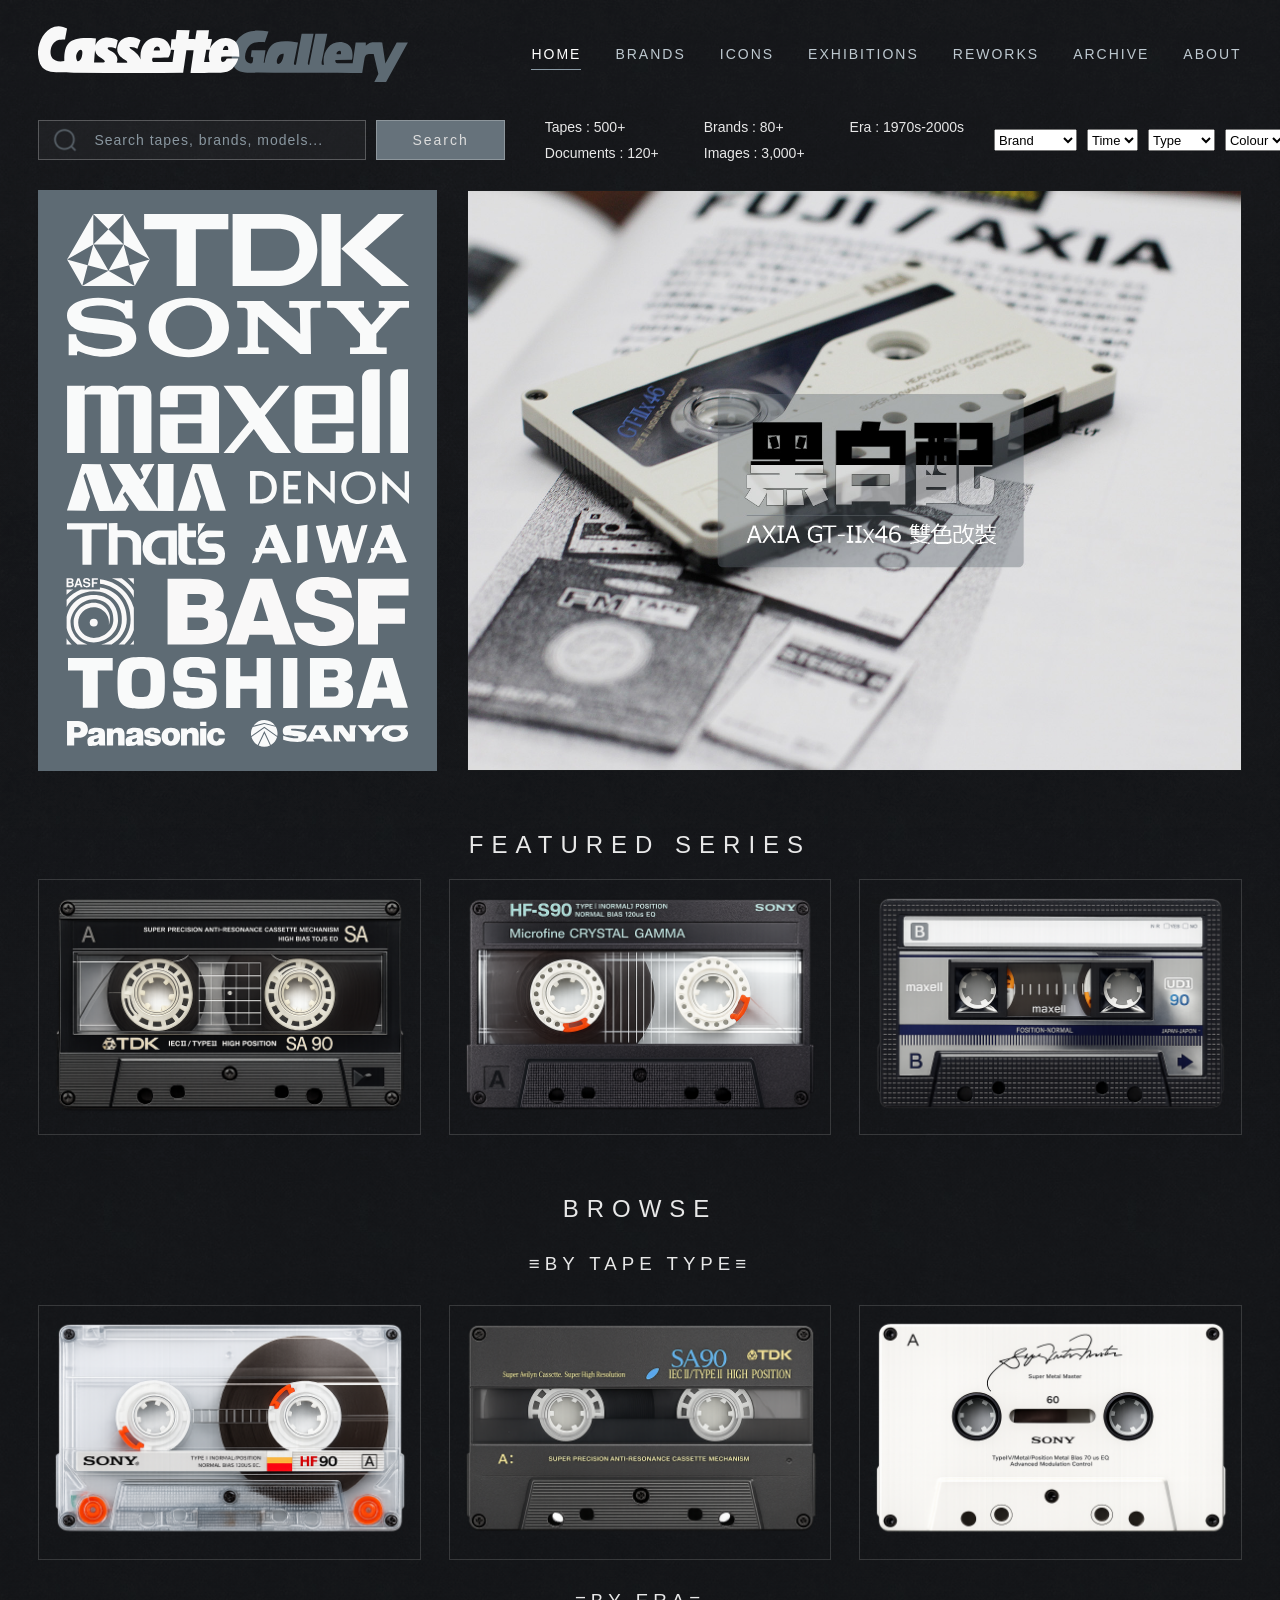
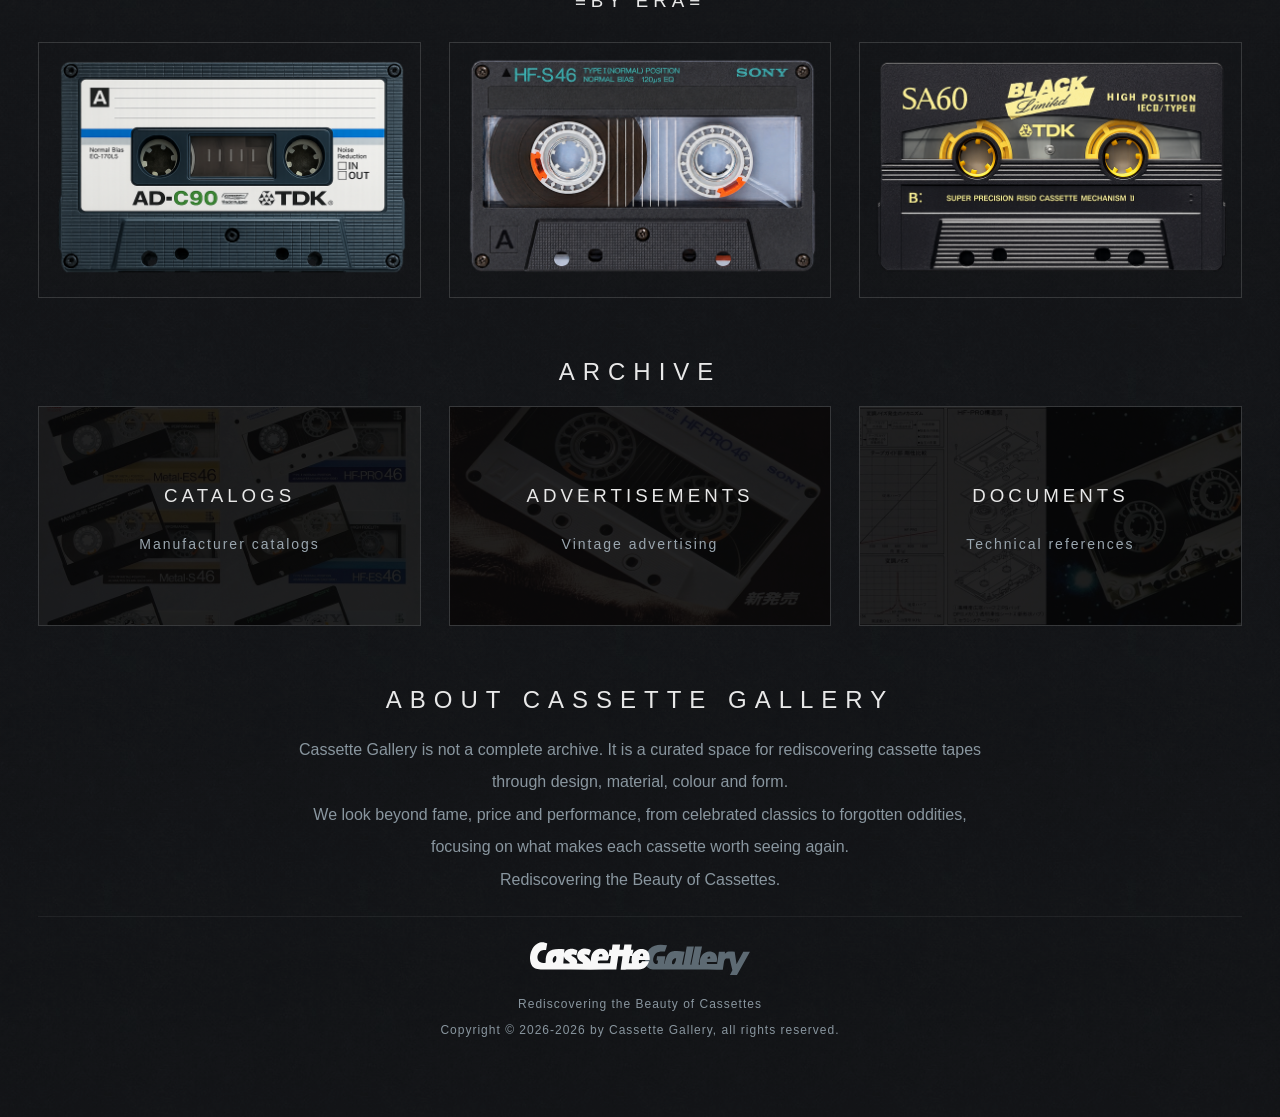
==== commit a4a42d7a: "uodate" ====
--- a/index.html
+++ b/index.html
@@ -72,7 +72,7 @@
          </select>
 
          <select>
-         <option value="">Running time</option>
+         <option value="">Time</option>
          <option value="C46">C46</option>
          <option value="C60">C60</option>
          <option value="C90">C90</option>
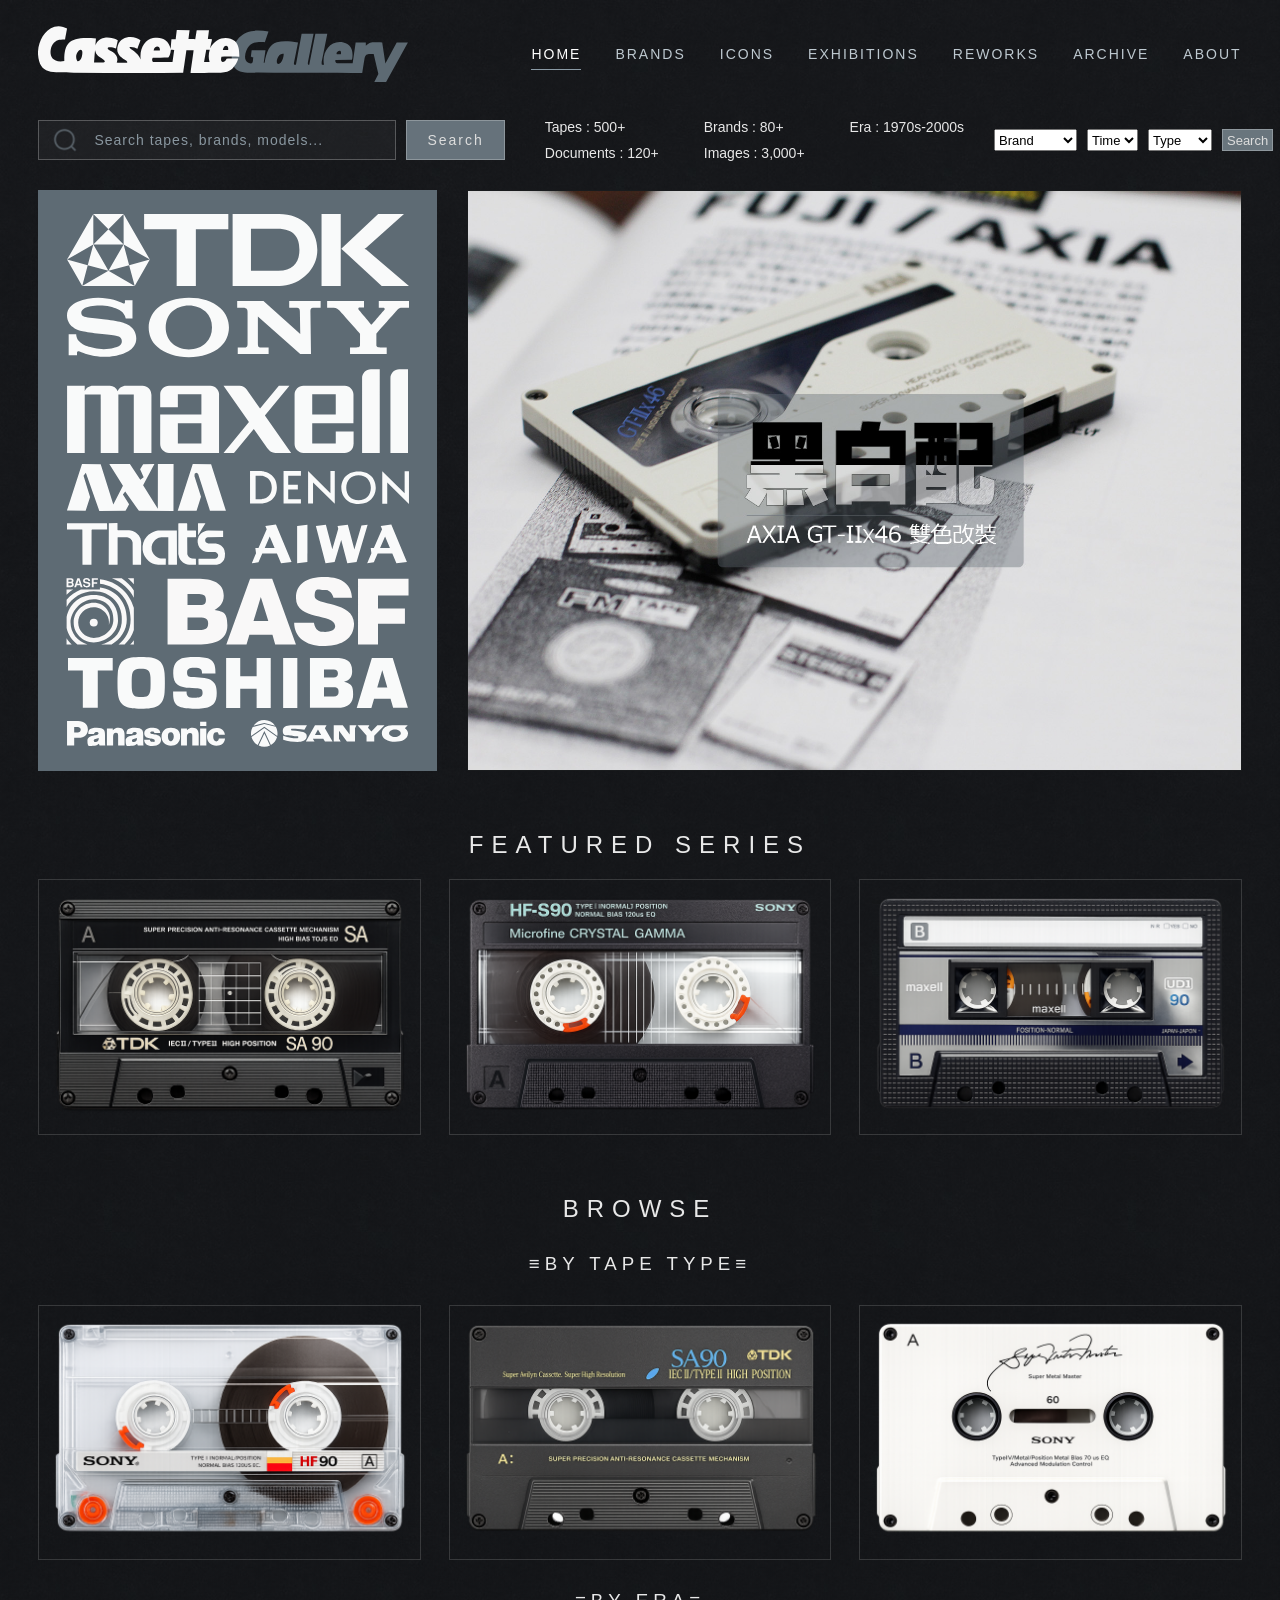
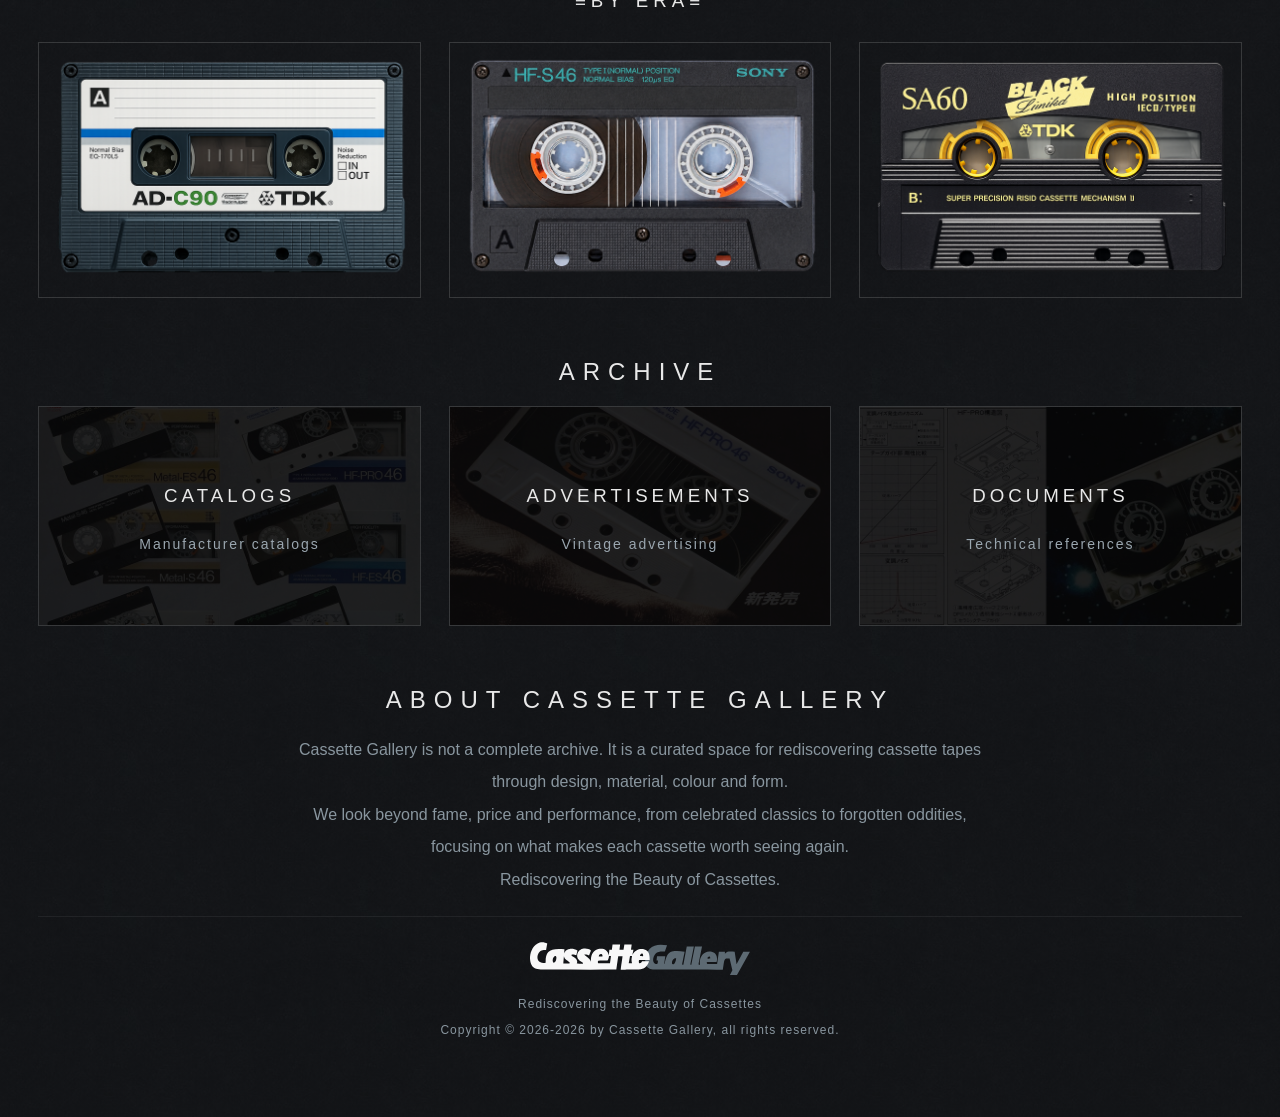
==== commit 5b00e4b1: "update" ====
--- a/index.html
+++ b/index.html
@@ -80,17 +80,10 @@
 
          <select>
          <option value="">Type</option>
-         <option value="I">Type I</option>
-         <option value="II">Type II</option>
-         <option value="III">Type III</option>
-         <option value="IV">Type IV</option>
-         </select>
-
-         <select>
-         <option value="">Colour</option>
-         <option value="black">Black</option>
-         <option value="white">White</option>
-         <option value="silver">Silver</option>
+         <option value="I">Normal</option>
+         <option value="II">High</option>
+         <option value="III">FeCr</option>
+         <option value="IV">Metal</option>
          </select>
 
          <button class="filter-search">
--- a/css/style.css
+++ b/css/style.css
@@ -164,7 +164,7 @@
 
 .search-input{
     position:relative;
-    width:328px;
+    width:358px;
 }
 
 .search-input img{
@@ -196,18 +196,15 @@
 }
 
 .search-input input:focus{
-
     border-color:#cfd6dc;
-
     box-shadow:0 0 8px rgba(255,255,255,.15);
-
     outline:none;
 
 }
 
 .search-box button{
     height:40px;
-    padding:0 35px;
+    padding:0 20px;
     background:#66727B;
     border:1px solid rgba(255,255,255,.25);
     color:#ddd;
@@ -282,7 +279,7 @@
 .filter-search{
 
     height:22px;
-    padding:0 14px;
+    padding:0 4px;
     background:#69757d;
     border:1px solid rgba(255,255,255,.25);
     color:#ddd;
@@ -884,6 +881,27 @@
     }
 
 
+    .filters{
+    width:100%;
+    display:flex;
+    gap:8px;
+    }
+
+    .filters select{
+    height:28px;
+    padding:0 4px;
+    font-size:12px;
+    min-width:0;
+   }
+
+   .filter-search{
+    height:28px;
+    padding:0 12px;
+    font-size:12px;
+    flex-shrink:0;
+    }
+
+
 }
 
 
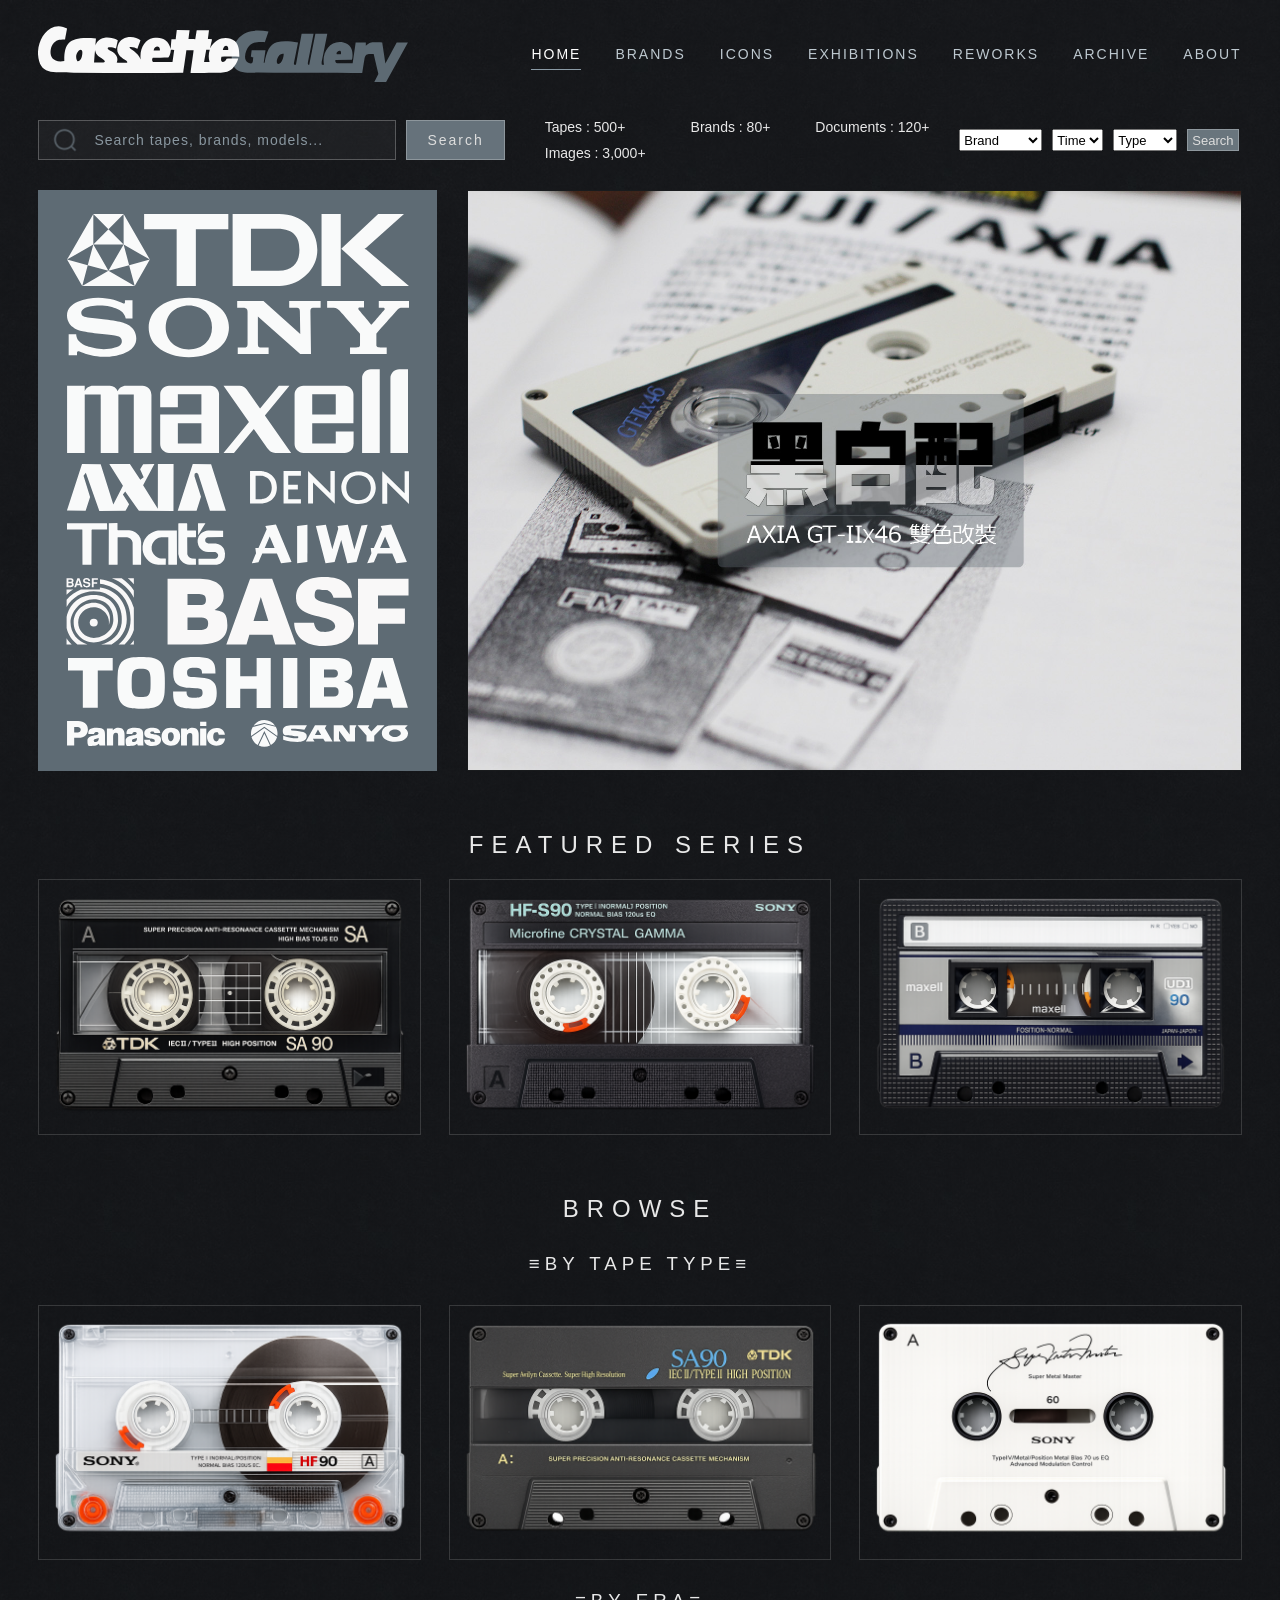
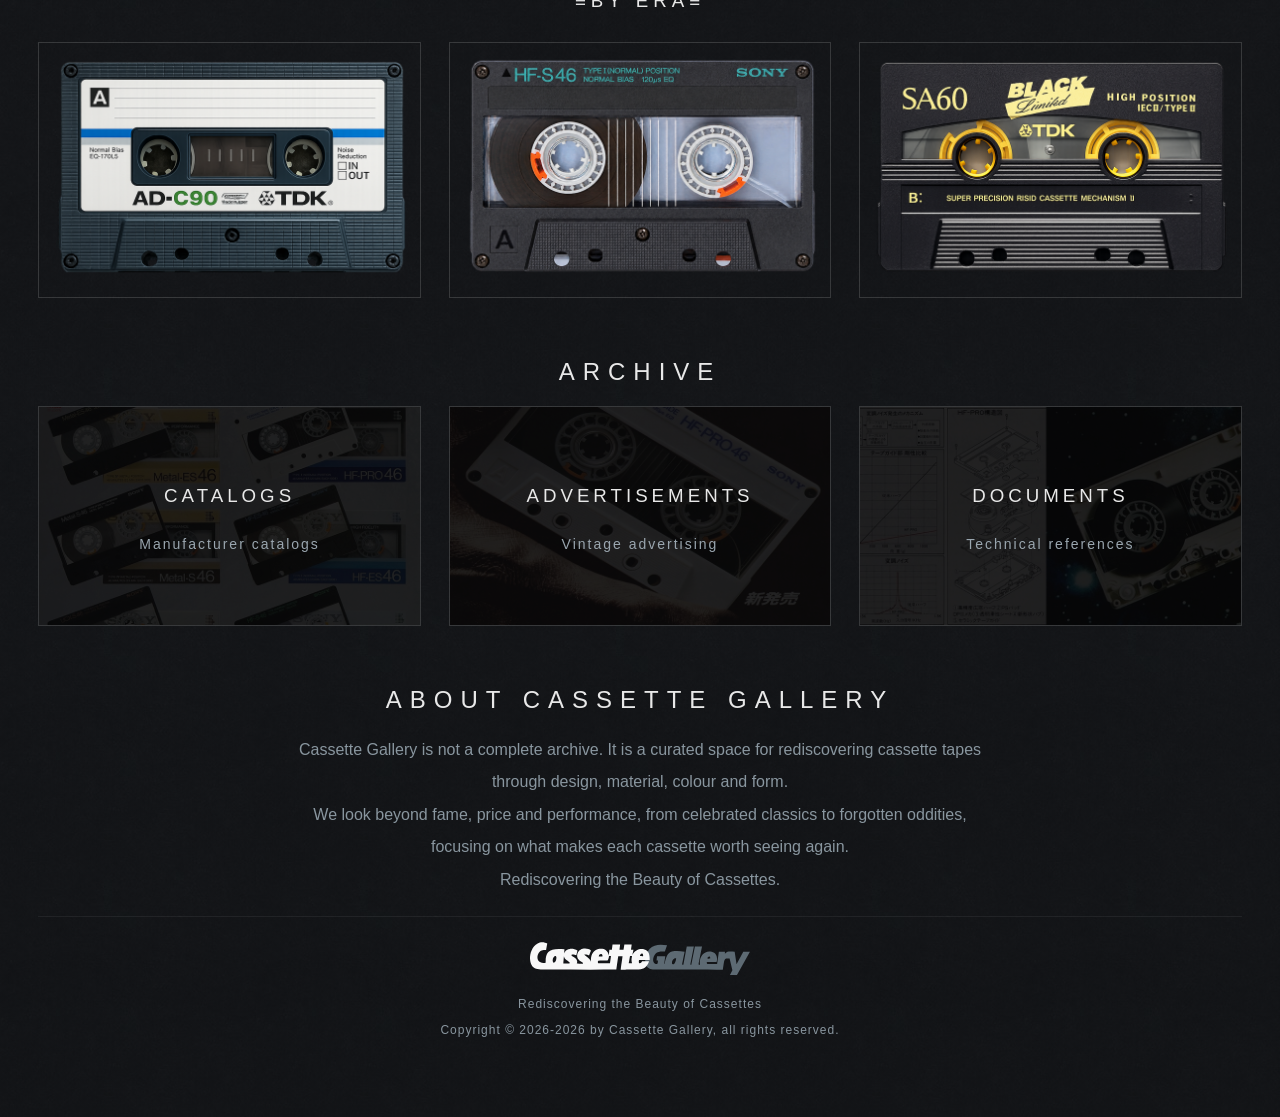
==== commit b584b961: "update" ====
--- a/index.html
+++ b/index.html
@@ -50,7 +50,6 @@
       <div class="archive-stats">
           <div>Tapes : 500+</div>
           <div>Brands : 80+</div>
-          <div>Era : 1970s-2000s</div>
           <div>Documents : 120+</div>
           <div>Images : 3,000+</div>
       </div>
--- a/css/style.css
+++ b/css/style.css
@@ -901,6 +901,16 @@
     flex-shrink:0;
     }
 
+    .archive-stats{
+    width:100%;
+    display:grid;
+    grid-template-columns:1fr 1fr;
+    gap:12px 24px;
+    }
+
+    .archive-stats span{
+    white-space:nowrap;
+    }
 
 }
 
